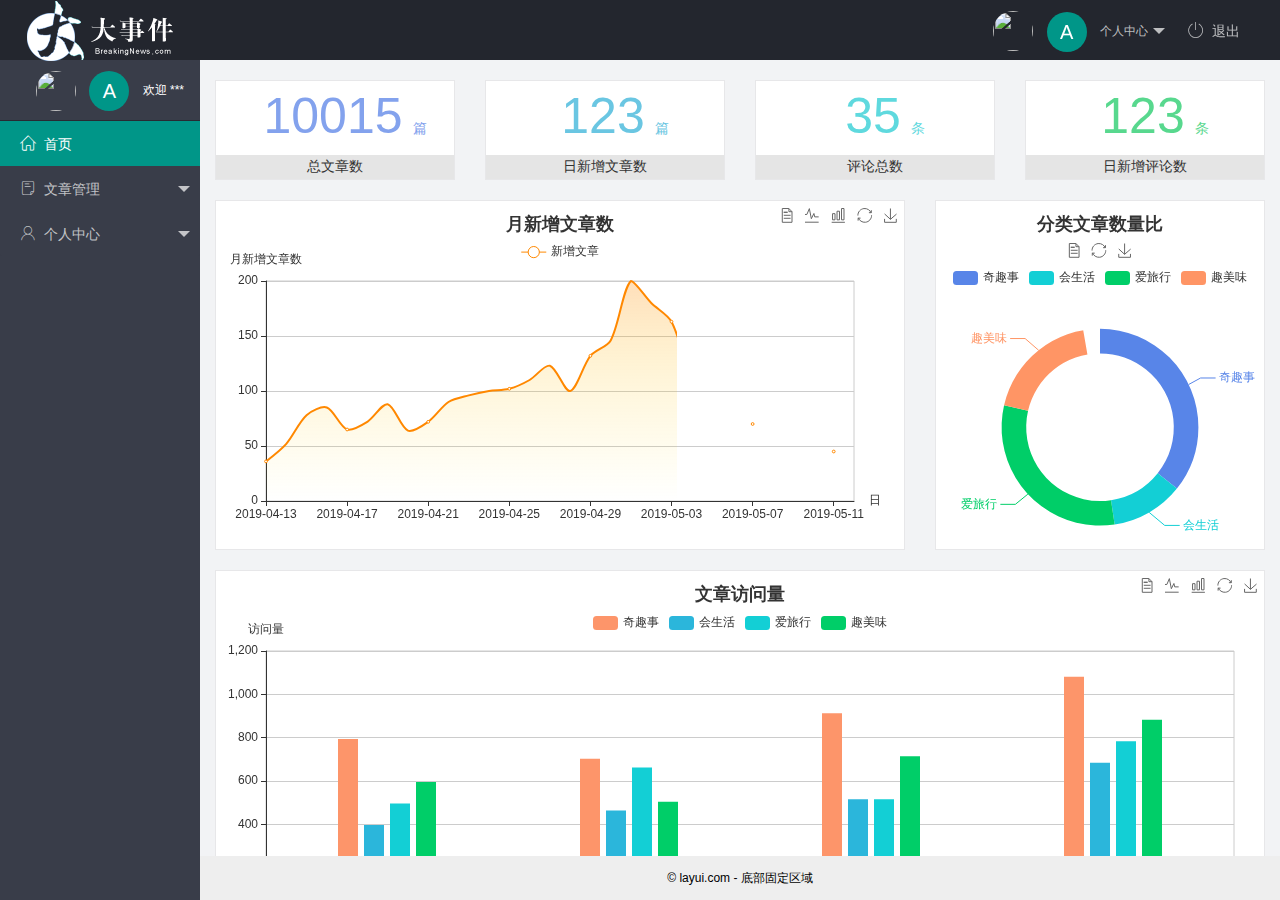
==== index.html @ a055bddc "完成了首页页面" ====
<!DOCTYPE html>
<html lang="en">


<head>
    <meta charset="UTF-8" />
    <meta name="viewport" content="width=device-width, initial-scale=1.0" />
    <title>后台主页</title>
    <!-- 导入 layui 的样式表 -->
    <link rel="stylesheet" href="/assets/lib/layui/css/layui.css" />
    <!-- 导入第三方图标库 -->
    <link rel="stylesheet" href="/assets/fonts/iconfont.css" />
    <!-- 引入自己的css -->
    <link rel="stylesheet" href="/assets/css/index.css">
</head>


<body class="layui-layout-body">
    <div class="layui-layout layui-layout-admin">
        <div class="layui-header">
            <div class="layui-logo">
                <img src="/assets/images/logo.png" alt="" />
            </div>
            <!-- 头部区域（可配合layui已有的水平导航） -->
            <ul class="layui-nav layui-layout-right">
                <li class="layui-nav-item">
                    <!-- 右侧导航栏上面头像 -->
                    <a href="javascript:;" class="userinfo">
                        <img src="http://t.cn/RCzsdCq" class="layui-nav-img" />
                        <span class="text-avatar">A</span> 个人中心
                    </a>
                    <dl class="layui-nav-child">
                        <dd><a href="">基本资料</a></dd>
                        <dd><a href="">更换头像</a></dd>
                        <dd><a href="">重置密码</a></dd>
                    </dl>
                </li>
                <li class="layui-nav-item"><a href="javascript:;" id="btnlogout"><span class="iconfont icon-tuichu"></span>退出</a></li>
            </ul>
        </div>


        <div class="layui-side layui-bg-black">
            <div class="layui-side-scroll">
                <!-- 左侧导航区域（可配合layui已有的垂直导航） -->
                <!-- 左侧侧边栏上面头像 -->
                <div class="userinfo">
                    <img src="http://t.cn/RCzsdCq" class="layui-nav-img" />
                    <span class="text-avatar">A</span>
                    <span id="welcome">欢迎 ***</span>
                </div>
                <ul class="layui-nav layui-nav-tree" lay-shrink="all">
                    <li class="layui-nav-item layui-this">
                        <a href="/home/dashboard.html" target="fm"><span class="iconfont icon-home"></span>首页</a>
                    </li>
                    <li class="layui-nav-item">
                        <a class="" href="javascript:;"><span class="iconfont icon-16"></span>文章管理</a>
                        <dl class="layui-nav-child">
                            <dd>
                                <a href="javascript:;"> <i class="layui-icon layui-icon-rate-half"></i> 文章类别</a>
                            </dd>
                            <dd>
                                <a href="javascript:;"><i class="layui-icon layui-icon-rate-half"></i>文章列表</a>
                            </dd>
                            <dd>
                                <a href="javascript:;"><i class="layui-icon layui-icon-rate-half"></i>发布文章</a>
                            </dd>
                        </dl>
                    </li>
                    <li class="layui-nav-item">
                        <a href="javascript:;"><span class="iconfont icon-user"></span>个人中心</a>
                        <dl class="layui-nav-child">
                            <dd>
                                <a href="javascript:;"><i class="layui-icon layui-icon-rate-half"></i>基本资料</a>
                            </dd>
                            <dd>
                                <a href="javascript:;"><i class="layui-icon layui-icon-rate-half"></i>更换头像</a>
                            </dd>
                            <dd>
                                <a href="javascript:;"><i class="layui-icon layui-icon-rate-half"></i>重置密码</a>
                            </dd>
                        </dl>
                    </li>
                </ul>
            </div>
        </div>


        <div class="layui-body">
            <!-- 内容主体区域 -->
            <!-- <div style="padding: 15px;">内容主体区域</div> -->
            <iframe name="fm" src="/home/dashboard.html" frameborder="0"></iframe>
        </div>


        <div class="layui-footer">
            <!-- 底部固定区域 -->
            © layui.com - 底部固定区域
        </div>
    </div>
    <!-- 导入 layui 的JS文件 -->
    <script src="/assets/lib/layui/layui.all.js"></script>
    <!-- 导入jQuery库 -->
    <script src="/assets/lib/jquery.js"></script>
    <!-- 导入ajaxPAI -->
    <script src="/assets/js/baseAPI.js"></script>
    <!-- 导入本页面js -->
    <script src="/assets/js/index.js"></script>
</body>


</html>
---- assets/lib/layui/css/layui.css ----
/** layui-v2.5.5 MIT License By https://www.layui.com */
 .layui-inline,img{display:inline-block;vertical-align:middle}h1,h2,h3,h4,h5,h6{font-weight:400}.layui-edge,.layui-header,.layui-inline,.layui-main{position:relative}.layui-body,.layui-edge,.layui-elip{overflow:hidden}.layui-btn,.layui-edge,.layui-inline,img{vertical-align:middle}.layui-btn,.layui-disabled,.layui-icon,.layui-unselect{-moz-user-select:none;-webkit-user-select:none;-ms-user-select:none}.layui-elip,.layui-form-checkbox span,.layui-form-pane .layui-form-label{text-overflow:ellipsis;white-space:nowrap}.layui-breadcrumb,.layui-tree-btnGroup{visibility:hidden}blockquote,body,button,dd,div,dl,dt,form,h1,h2,h3,h4,h5,h6,input,li,ol,p,pre,td,textarea,th,ul{margin:0;padding:0;-webkit-tap-highlight-color:rgba(0,0,0,0)}a:active,a:hover{outline:0}img{border:none}li{list-style:none}table{border-collapse:collapse;border-spacing:0}h4,h5,h6{font-size:100%}button,input,optgroup,option,select,textarea{font-family:inherit;font-size:inherit;font-style:inherit;font-weight:inherit;outline:0}pre{white-space:pre-wrap;white-space:-moz-pre-wrap;white-space:-pre-wrap;white-space:-o-pre-wrap;word-wrap:break-word}body{line-height:24px;font:14px Helvetica Neue,Helvetica,PingFang SC,Tahoma,Arial,sans-serif}hr{height:1px;margin:10px 0;border:0;clear:both}a{color:#333;text-decoration:none}a:hover{color:#777}a cite{font-style:normal;*cursor:pointer}.layui-border-box,.layui-border-box *{box-sizing:border-box}.layui-box,.layui-box *{box-sizing:content-box}.layui-clear{clear:both;*zoom:1}.layui-clear:after{content:'\20';clear:both;*zoom:1;display:block;height:0}.layui-inline{*display:inline;*zoom:1}.layui-edge{display:inline-block;width:0;height:0;border-width:6px;border-style:dashed;border-color:transparent}.layui-edge-top{top:-4px;border-bottom-color:#999;border-bottom-style:solid}.layui-edge-right{border-left-color:#999;border-left-style:solid}.layui-edge-bottom{top:2px;border-top-color:#999;border-top-style:solid}.layui-edge-left{border-right-color:#999;border-right-style:solid}.layui-disabled,.layui-disabled:hover{color:#d2d2d2!important;cursor:not-allowed!important}.layui-circle{border-radius:100%}.layui-show{display:block!important}.layui-hide{display:none!important}@font-face{font-family:layui-icon;src:url(../font/iconfont.eot?v=250);src:url(../font/iconfont.eot?v=250#iefix) format('embedded-opentype'),url(../font/iconfont.woff2?v=250) format('woff2'),url(../font/iconfont.woff?v=250) format('woff'),url(../font/iconfont.ttf?v=250) format('truetype'),url(../font/iconfont.svg?v=250#layui-icon) format('svg')}.layui-icon{font-family:layui-icon!important;font-size:16px;font-style:normal;-webkit-font-smoothing:antialiased;-moz-osx-font-smoothing:grayscale}.layui-icon-reply-fill:before{content:"\e611"}.layui-icon-set-fill:before{content:"\e614"}.layui-icon-menu-fill:before{content:"\e60f"}.layui-icon-search:before{content:"\e615"}.layui-icon-share:before{content:"\e641"}.layui-icon-set-sm:before{content:"\e620"}.layui-icon-engine:before{content:"\e628"}.layui-icon-close:before{content:"\1006"}.layui-icon-close-fill:before{content:"\1007"}.layui-icon-chart-screen:before{content:"\e629"}.layui-icon-star:before{content:"\e600"}.layui-icon-circle-dot:before{content:"\e617"}.layui-icon-chat:before{content:"\e606"}.layui-icon-release:before{content:"\e609"}.layui-icon-list:before{content:"\e60a"}.layui-icon-chart:before{content:"\e62c"}.layui-icon-ok-circle:before{content:"\1005"}.layui-icon-layim-theme:before{content:"\e61b"}.layui-icon-table:before{content:"\e62d"}.layui-icon-right:before{content:"\e602"}.layui-icon-left:before{content:"\e603"}.layui-icon-cart-simple:before{content:"\e698"}.layui-icon-face-cry:before{content:"\e69c"}.layui-icon-face-smile:before{content:"\e6af"}.layui-icon-survey:before{content:"\e6b2"}.layui-icon-tree:before{content:"\e62e"}.layui-icon-upload-circle:before{content:"\e62f"}.layui-icon-add-circle:before{content:"\e61f"}.layui-icon-download-circle:before{content:"\e601"}.layui-icon-templeate-1:before{content:"\e630"}.layui-icon-util:before{content:"\e631"}.layui-icon-face-surprised:before{content:"\e664"}.layui-icon-edit:before{content:"\e642"}.layui-icon-speaker:before{content:"\e645"}.layui-icon-down:before{content:"\e61a"}.layui-icon-file:before{content:"\e621"}.layui-icon-layouts:before{content:"\e632"}.layui-icon-rate-half:before{content:"\e6c9"}.layui-icon-add-circle-fine:before{content:"\e608"}.layui-icon-prev-circle:before{content:"\e633"}.layui-icon-read:before{content:"\e705"}.layui-icon-404:before{content:"\e61c"}.layui-icon-carousel:before{content:"\e634"}.layui-icon-help:before{content:"\e607"}.layui-icon-code-circle:before{content:"\e635"}.layui-icon-water:before{content:"\e636"}.layui-icon-username:before{content:"\e66f"}.layui-icon-find-fill:before{content:"\e670"}.layui-icon-about:before{content:"\e60b"}.layui-icon-location:before{content:"\e715"}.layui-icon-up:before{content:"\e619"}.layui-icon-pause:before{content:"\e651"}.layui-icon-date:before{content:"\e637"}.layui-icon-layim-uploadfile:before{content:"\e61d"}.layui-icon-delete:before{content:"\e640"}.layui-icon-play:before{content:"\e652"}.layui-icon-top:before{content:"\e604"}.layui-icon-friends:before{content:"\e612"}.layui-icon-refresh-3:before{content:"\e9aa"}.layui-icon-ok:before{content:"\e605"}.layui-icon-layer:before{content:"\e638"}.layui-icon-face-smile-fine:before{content:"\e60c"}.layui-icon-dollar:before{content:"\e659"}.layui-icon-group:before{content:"\e613"}.layui-icon-layim-download:before{content:"\e61e"}.layui-icon-picture-fine:before{content:"\e60d"}.layui-icon-link:before{content:"\e64c"}.layui-icon-diamond:before{content:"\e735"}.layui-icon-log:before{content:"\e60e"}.layui-icon-rate-solid:before{content:"\e67a"}.layui-icon-fonts-del:before{content:"\e64f"}.layui-icon-unlink:before{content:"\e64d"}.layui-icon-fonts-clear:before{content:"\e639"}.layui-icon-triangle-r:before{content:"\e623"}.layui-icon-circle:before{content:"\e63f"}.layui-icon-radio:before{content:"\e643"}.layui-icon-align-center:before{content:"\e647"}.layui-icon-align-right:before{content:"\e648"}.layui-icon-align-left:before{content:"\e649"}.layui-icon-loading-1:before{content:"\e63e"}.layui-icon-return:before{content:"\e65c"}.layui-icon-fonts-strong:before{content:"\e62b"}.layui-icon-upload:before{content:"\e67c"}.layui-icon-dialogue:before{content:"\e63a"}.layui-icon-video:before{content:"\e6ed"}.layui-icon-headset:before{content:"\e6fc"}.layui-icon-cellphone-fine:before{content:"\e63b"}.layui-icon-add-1:before{content:"\e654"}.layui-icon-face-smile-b:before{content:"\e650"}.layui-icon-fonts-html:before{content:"\e64b"}.layui-icon-form:before{content:"\e63c"}.layui-icon-cart:before{content:"\e657"}.layui-icon-camera-fill:before{content:"\e65d"}.layui-icon-tabs:before{content:"\e62a"}.layui-icon-fonts-code:before{content:"\e64e"}.layui-icon-fire:before{content:"\e756"}.layui-icon-set:before{content:"\e716"}.layui-icon-fonts-u:before{content:"\e646"}.layui-icon-triangle-d:before{content:"\e625"}.layui-icon-tips:before{content:"\e702"}.layui-icon-picture:before{content:"\e64a"}.layui-icon-more-vertical:before{content:"\e671"}.layui-icon-flag:before{content:"\e66c"}.layui-icon-loading:before{content:"\e63d"}.layui-icon-fonts-i:before{content:"\e644"}.layui-icon-refresh-1:before{content:"\e666"}.layui-icon-rmb:before{content:"\e65e"}.layui-icon-home:before{content:"\e68e"}.layui-icon-user:before{content:"\e770"}.layui-icon-notice:before{content:"\e667"}.layui-icon-login-weibo:before{content:"\e675"}.layui-icon-voice:before{content:"\e688"}.layui-icon-upload-drag:before{content:"\e681"}.layui-icon-login-qq:before{content:"\e676"}.layui-icon-snowflake:before{content:"\e6b1"}.layui-icon-file-b:before{content:"\e655"}.layui-icon-template:before{content:"\e663"}.layui-icon-auz:before{content:"\e672"}.layui-icon-console:before{content:"\e665"}.layui-icon-app:before{content:"\e653"}.layui-icon-prev:before{content:"\e65a"}.layui-icon-website:before{content:"\e7ae"}.layui-icon-next:before{content:"\e65b"}.layui-icon-component:before{content:"\e857"}.layui-icon-more:before{content:"\e65f"}.layui-icon-login-wechat:before{content:"\e677"}.layui-icon-shrink-right:before{content:"\e668"}.layui-icon-spread-left:before{content:"\e66b"}.layui-icon-camera:before{content:"\e660"}.layui-icon-note:before{content:"\e66e"}.layui-icon-refresh:before{content:"\e669"}.layui-icon-female:before{content:"\e661"}.layui-icon-male:before{content:"\e662"}.layui-icon-password:before{content:"\e673"}.layui-icon-senior:before{content:"\e674"}.layui-icon-theme:before{content:"\e66a"}.layui-icon-tread:before{content:"\e6c5"}.layui-icon-praise:before{content:"\e6c6"}.layui-icon-star-fill:before{content:"\e658"}.layui-icon-rate:before{content:"\e67b"}.layui-icon-template-1:before{content:"\e656"}.layui-icon-vercode:before{content:"\e679"}.layui-icon-cellphone:before{content:"\e678"}.layui-icon-screen-full:before{content:"\e622"}.layui-icon-screen-restore:before{content:"\e758"}.layui-icon-cols:before{content:"\e610"}.layui-icon-export:before{content:"\e67d"}.layui-icon-print:before{content:"\e66d"}.layui-icon-slider:before{content:"\e714"}.layui-icon-addition:before{content:"\e624"}.layui-icon-subtraction:before{content:"\e67e"}.layui-icon-service:before{content:"\e626"}.layui-icon-transfer:before{content:"\e691"}.layui-main{width:1140px;margin:0 auto}.layui-header{z-index:1000;height:60px}.layui-header a:hover{transition:all .5s;-webkit-transition:all .5s}.layui-side{position:fixed;left:0;top:0;bottom:0;z-index:999;width:200px;overflow-x:hidden}.layui-side-scroll{position:relative;width:220px;height:100%;overflow-x:hidden}.layui-body{position:absolute;left:200px;right:0;top:0;bottom:0;z-index:998;width:auto;overflow-y:auto;box-sizing:border-box}.layui-layout-body{overflow:hidden}.layui-layout-admin .layui-header{background-color:#23262E}.layui-layout-admin .layui-side{top:60px;width:200px;overflow-x:hidden}.layui-layout-admin .layui-body{position:fixed;top:60px;bottom:44px}.layui-layout-admin .layui-main{width:auto;margin:0 15px}.layui-layout-admin .layui-footer{position:fixed;left:200px;right:0;bottom:0;height:44px;line-height:44px;padding:0 15px;background-color:#eee}.layui-layout-admin .layui-logo{position:absolute;left:0;top:0;width:200px;height:100%;line-height:60px;text-align:center;color:#009688;font-size:16px}.layui-layout-admin .layui-header .layui-nav{background:0 0}.layui-layout-left{position:absolute!important;left:200px;top:0}.layui-layout-right{position:absolute!important;right:0;top:0}.layui-container{position:relative;margin:0 auto;padding:0 15px;box-sizing:border-box}.layui-fluid{position:relative;margin:0 auto;padding:0 15px}.layui-row:after,.layui-row:before{content:'';display:block;clear:both}.layui-col-lg1,.layui-col-lg10,.layui-col-lg11,.layui-col-lg12,.layui-col-lg2,.layui-col-lg3,.layui-col-lg4,.layui-col-lg5,.layui-col-lg6,.layui-col-lg7,.layui-col-lg8,.layui-col-lg9,.layui-col-md1,.layui-col-md10,.layui-col-md11,.layui-col-md12,.layui-col-md2,.layui-col-md3,.layui-col-md4,.layui-col-md5,.layui-col-md6,.layui-col-md7,.layui-col-md8,.layui-col-md9,.layui-col-sm1,.layui-col-sm10,.layui-col-sm11,.layui-col-sm12,.layui-col-sm2,.layui-col-sm3,.layui-col-sm4,.layui-col-sm5,.layui-col-sm6,.layui-col-sm7,.layui-col-sm8,.layui-col-sm9,.layui-col-xs1,.layui-col-xs10,.layui-col-xs11,.layui-col-xs12,.layui-col-xs2,.layui-col-xs3,.layui-col-xs4,.layui-col-xs5,.layui-col-xs6,.layui-col-xs7,.layui-col-xs8,.layui-col-xs9{position:relative;display:block;box-sizing:border-box}.layui-col-xs1,.layui-col-xs10,.layui-col-xs11,.layui-col-xs12,.layui-col-xs2,.layui-col-xs3,.layui-col-xs4,.layui-col-xs5,.layui-col-xs6,.layui-col-xs7,.layui-col-xs8,.layui-col-xs9{float:left}.layui-col-xs1{width:8.33333333%}.layui-col-xs2{width:16.66666667%}.layui-col-xs3{width:25%}.layui-col-xs4{width:33.33333333%}.layui-col-xs5{width:41.66666667%}.layui-col-xs6{width:50%}.layui-col-xs7{width:58.33333333%}.layui-col-xs8{width:66.66666667%}.layui-col-xs9{width:75%}.layui-col-xs10{width:83.33333333%}.layui-col-xs11{width:91.66666667%}.layui-col-xs12{width:100%}.layui-col-xs-offset1{margin-left:8.33333333%}.layui-col-xs-offset2{margin-left:16.66666667%}.layui-col-xs-offset3{margin-left:25%}.layui-col-xs-offset4{margin-left:33.33333333%}.layui-col-xs-offset5{margin-left:41.66666667%}.layui-col-xs-offset6{margin-left:50%}.layui-col-xs-offset7{margin-left:58.33333333%}.layui-col-xs-offset8{margin-left:66.66666667%}.layui-col-xs-offset9{margin-left:75%}.layui-col-xs-offset10{margin-left:83.33333333%}.layui-col-xs-offset11{margin-left:91.66666667%}.layui-col-xs-offset12{margin-left:100%}@media screen and (max-width:768px){.layui-hide-xs{display:none!important}.layui-show-xs-block{display:block!important}.layui-show-xs-inline{display:inline!important}.layui-show-xs-inline-block{display:inline-block!important}}@media screen and (min-width:768px){.layui-container{width:750px}.layui-hide-sm{display:none!important}.layui-show-sm-block{display:block!important}.layui-show-sm-inline{display:inline!important}.layui-show-sm-inline-block{display:inline-block!important}.layui-col-sm1,.layui-col-sm10,.layui-col-sm11,.layui-col-sm12,.layui-col-sm2,.layui-col-sm3,.layui-col-sm4,.layui-col-sm5,.layui-col-sm6,.layui-col-sm7,.layui-col-sm8,.layui-col-sm9{float:left}.layui-col-sm1{width:8.33333333%}.layui-col-sm2{width:16.66666667%}.layui-col-sm3{width:25%}.layui-col-sm4{width:33.33333333%}.layui-col-sm5{width:41.66666667%}.layui-col-sm6{width:50%}.layui-col-sm7{width:58.33333333%}.layui-col-sm8{width:66.66666667%}.layui-col-sm9{width:75%}.layui-col-sm10{width:83.33333333%}.layui-col-sm11{width:91.66666667%}.layui-col-sm12{width:100%}.layui-col-sm-offset1{margin-left:8.33333333%}.layui-col-sm-offset2{margin-left:16.66666667%}.layui-col-sm-offset3{margin-left:25%}.layui-col-sm-offset4{margin-left:33.33333333%}.layui-col-sm-offset5{margin-left:41.66666667%}.layui-col-sm-offset6{margin-left:50%}.layui-col-sm-offset7{margin-left:58.33333333%}.layui-col-sm-offset8{margin-left:66.66666667%}.layui-col-sm-offset9{margin-left:75%}.layui-col-sm-offset10{margin-left:83.33333333%}.layui-col-sm-offset11{margin-left:91.66666667%}.layui-col-sm-offset12{margin-left:100%}}@media screen and (min-width:992px){.layui-container{width:970px}.layui-hide-md{display:none!important}.layui-show-md-block{display:block!important}.layui-show-md-inline{display:inline!important}.layui-show-md-inline-block{display:inline-block!important}.layui-col-md1,.layui-col-md10,.layui-col-md11,.layui-col-md12,.layui-col-md2,.layui-col-md3,.layui-col-md4,.layui-col-md5,.layui-col-md6,.layui-col-md7,.layui-col-md8,.layui-col-md9{float:left}.layui-col-md1{width:8.33333333%}.layui-col-md2{width:16.66666667%}.layui-col-md3{width:25%}.layui-col-md4{width:33.33333333%}.layui-col-md5{width:41.66666667%}.layui-col-md6{width:50%}.layui-col-md7{width:58.33333333%}.layui-col-md8{width:66.66666667%}.layui-col-md9{width:75%}.layui-col-md10{width:83.33333333%}.layui-col-md11{width:91.66666667%}.layui-col-md12{width:100%}.layui-col-md-offset1{margin-left:8.33333333%}.layui-col-md-offset2{margin-left:16.66666667%}.layui-col-md-offset3{margin-left:25%}.layui-col-md-offset4{margin-left:33.33333333%}.layui-col-md-offset5{margin-left:41.66666667%}.layui-col-md-offset6{margin-left:50%}.layui-col-md-offset7{margin-left:58.33333333%}.layui-col-md-offset8{margin-left:66.66666667%}.layui-col-md-offset9{margin-left:75%}.layui-col-md-offset10{margin-left:83.33333333%}.layui-col-md-offset11{margin-left:91.66666667%}.layui-col-md-offset12{margin-left:100%}}@media screen and (min-width:1200px){.layui-container{width:1170px}.layui-hide-lg{display:none!important}.layui-show-lg-block{display:block!important}.layui-show-lg-inline{display:inline!important}.layui-show-lg-inline-block{display:inline-block!important}.layui-col-lg1,.layui-col-lg10,.layui-col-lg11,.layui-col-lg12,.layui-col-lg2,.layui-col-lg3,.layui-col-lg4,.layui-col-lg5,.layui-col-lg6,.layui-col-lg7,.layui-col-lg8,.layui-col-lg9{float:left}.layui-col-lg1{width:8.33333333%}.layui-col-lg2{width:16.66666667%}.layui-col-lg3{width:25%}.layui-col-lg4{width:33.33333333%}.layui-col-lg5{width:41.66666667%}.layui-col-lg6{width:50%}.layui-col-lg7{width:58.33333333%}.layui-col-lg8{width:66.66666667%}.layui-col-lg9{width:75%}.layui-col-lg10{width:83.33333333%}.layui-col-lg11{width:91.66666667%}.layui-col-lg12{width:100%}.layui-col-lg-offset1{margin-left:8.33333333%}.layui-col-lg-offset2{margin-left:16.66666667%}.layui-col-lg-offset3{margin-left:25%}.layui-col-lg-offset4{margin-left:33.33333333%}.layui-col-lg-offset5{margin-left:41.66666667%}.layui-col-lg-offset6{margin-left:50%}.layui-col-lg-offset7{margin-left:58.33333333%}.layui-col-lg-offset8{margin-left:66.66666667%}.layui-col-lg-offset9{margin-left:75%}.layui-col-lg-offset10{margin-left:83.33333333%}.layui-col-lg-offset11{margin-left:91.66666667%}.layui-col-lg-offset12{margin-left:100%}}.layui-col-space1{margin:-.5px}.layui-col-space1>*{padding:.5px}.layui-col-space3{margin:-1.5px}.layui-col-space3>*{padding:1.5px}.layui-col-space5{margin:-2.5px}.layui-col-space5>*{padding:2.5px}.layui-col-space8{margin:-3.5px}.layui-col-space8>*{padding:3.5px}.layui-col-space10{margin:-5px}.layui-col-space10>*{padding:5px}.layui-col-space12{margin:-6px}.layui-col-space12>*{padding:6px}.layui-col-space15{margin:-7.5px}.layui-col-space15>*{padding:7.5px}.layui-col-space18{margin:-9px}.layui-col-space18>*{padding:9px}.layui-col-space20{margin:-10px}.layui-col-space20>*{padding:10px}.layui-col-space22{margin:-11px}.layui-col-space22>*{padding:11px}.layui-col-space25{margin:-12.5px}.layui-col-space25>*{padding:12.5px}.layui-col-space30{margin:-15px}.layui-col-space30>*{padding:15px}.layui-btn,.layui-input,.layui-select,.layui-textarea,.layui-upload-button{outline:0;-webkit-appearance:none;transition:all .3s;-webkit-transition:all .3s;box-sizing:border-box}.layui-elem-quote{margin-bottom:10px;padding:15px;line-height:22px;border-left:5px solid #009688;border-radius:0 2px 2px 0;background-color:#f2f2f2}.layui-quote-nm{border-style:solid;border-width:1px 1px 1px 5px;background:0 0}.layui-elem-field{margin-bottom:10px;padding:0;border-width:1px;border-style:solid}.layui-elem-field legend{margin-left:20px;padding:0 10px;font-size:20px;font-weight:300}.layui-field-title{margin:10px 0 20px;border-width:1px 0 0}.layui-field-box{padding:10px 15px}.layui-field-title .layui-field-box{padding:10px 0}.layui-progress{position:relative;height:6px;border-radius:20px;background-color:#e2e2e2}.layui-progress-bar{position:absolute;left:0;top:0;width:0;max-width:100%;height:6px;border-radius:20px;text-align:right;background-color:#5FB878;transition:all .3s;-webkit-transition:all .3s}.layui-progress-big,.layui-progress-big .layui-progress-bar{height:18px;line-height:18px}.layui-progress-text{position:relative;top:-20px;line-height:18px;font-size:12px;color:#666}.layui-progress-big .layui-progress-text{position:static;padding:0 10px;color:#fff}.layui-collapse{border-width:1px;border-style:solid;border-radius:2px}.layui-colla-content,.layui-colla-item{border-top-width:1px;border-top-style:solid}.layui-colla-item:first-child{border-top:none}.layui-colla-title{position:relative;height:42px;line-height:42px;padding:0 15px 0 35px;color:#333;background-color:#f2f2f2;cursor:pointer;font-size:14px;overflow:hidden}.layui-colla-content{display:none;padding:10px 15px;line-height:22px;color:#666}.layui-colla-icon{position:absolute;left:15px;top:0;font-size:14px}.layui-card{margin-bottom:15px;border-radius:2px;background-color:#fff;box-shadow:0 1px 2px 0 rgba(0,0,0,.05)}.layui-card:last-child{margin-bottom:0}.layui-card-header{position:relative;height:42px;line-height:42px;padding:0 15px;border-bottom:1px solid #f6f6f6;color:#333;border-radius:2px 2px 0 0;font-size:14px}.layui-bg-black,.layui-bg-blue,.layui-bg-cyan,.layui-bg-green,.layui-bg-orange,.layui-bg-red{color:#fff!important}.layui-card-body{position:relative;padding:10px 15px;line-height:24px}.layui-card-body[pad15]{padding:15px}.layui-card-body[pad20]{padding:20px}.layui-card-body .layui-table{margin:5px 0}.layui-card .layui-tab{margin:0}.layui-panel-window{position:relative;padding:15px;border-radius:0;border-top:5px solid #E6E6E6;background-color:#fff}.layui-auxiliar-moving{position:fixed;left:0;right:0;top:0;bottom:0;width:100%;height:100%;background:0 0;z-index:9999999999}.layui-form-label,.layui-form-mid,.layui-form-select,.layui-input-block,.layui-input-inline,.layui-textarea{position:relative}.layui-bg-red{background-color:#FF5722!important}.layui-bg-orange{background-color:#FFB800!important}.layui-bg-green{background-color:#009688!important}.layui-bg-cyan{background-color:#2F4056!important}.layui-bg-blue{background-color:#1E9FFF!important}.layui-bg-black{background-color:#393D49!important}.layui-bg-gray{background-color:#eee!important;color:#666!important}.layui-badge-rim,.layui-colla-content,.layui-colla-item,.layui-collapse,.layui-elem-field,.layui-form-pane .layui-form-item[pane],.layui-form-pane .layui-form-label,.layui-input,.layui-layedit,.layui-layedit-tool,.layui-quote-nm,.layui-select,.layui-tab-bar,.layui-tab-card,.layui-tab-title,.layui-tab-title .layui-this:after,.layui-textarea{border-color:#e6e6e6}.layui-timeline-item:before,hr{background-color:#e6e6e6}.layui-text{line-height:22px;font-size:14px;color:#666}.layui-text h1,.layui-text h2,.layui-text h3{font-weight:500;color:#333}.layui-text h1{font-size:30px}.layui-text h2{font-size:24px}.layui-text h3{font-size:18px}.layui-text a:not(.layui-btn){color:#01AAED}.layui-text a:not(.layui-btn):hover{text-decoration:underline}.layui-text ul{padding:5px 0 5px 15px}.layui-text ul li{margin-top:5px;list-style-type:disc}.layui-text em,.layui-word-aux{color:#999!important;padding:0 5px!important}.layui-btn{display:inline-block;height:38px;line-height:38px;padding:0 18px;background-color:#009688;color:#fff;white-space:nowrap;text-align:center;font-size:14px;border:none;border-radius:2px;cursor:pointer}.layui-btn:hover{opacity:.8;filter:alpha(opacity=80);color:#fff}.layui-btn:active{opacity:1;filter:alpha(opacity=100)}.layui-btn+.layui-btn{margin-left:10px}.layui-btn-container{font-size:0}.layui-btn-container .layui-btn{margin-right:10px;margin-bottom:10px}.layui-btn-container .layui-btn+.layui-btn{margin-left:0}.layui-table .layui-btn-container .layui-btn{margin-bottom:9px}.layui-btn-radius{border-radius:100px}.layui-btn .layui-icon{margin-right:3px;font-size:18px;vertical-align:bottom;vertical-align:middle\9}.layui-btn-primary{border:1px solid #C9C9C9;background-color:#fff;color:#555}.layui-btn-primary:hover{border-color:#009688;color:#333}.layui-btn-normal{background-color:#1E9FFF}.layui-btn-warm{background-color:#FFB800}.layui-btn-danger{background-color:#FF5722}.layui-btn-checked{background-color:#5FB878}.layui-btn-disabled,.layui-btn-disabled:active,.layui-btn-disabled:hover{border:1px solid #e6e6e6;background-color:#FBFBFB;color:#C9C9C9;cursor:not-allowed;opacity:1}.layui-btn-lg{height:44px;line-height:44px;padding:0 25px;font-size:16px}.layui-btn-sm{height:30px;line-height:30px;padding:0 10px;font-size:12px}.layui-btn-sm i{font-size:16px!important}.layui-btn-xs{height:22px;line-height:22px;padding:0 5px;font-size:12px}.layui-btn-xs i{font-size:14px!important}.layui-btn-group{display:inline-block;vertical-align:middle;font-size:0}.layui-btn-group .layui-btn{margin-left:0!important;margin-right:0!important;border-left:1px solid rgba(255,255,255,.5);border-radius:0}.layui-btn-group .layui-btn-primary{border-left:none}.layui-btn-group .layui-btn-primary:hover{border-color:#C9C9C9;color:#009688}.layui-btn-group .layui-btn:first-child{border-left:none;border-radius:2px 0 0 2px}.layui-btn-group .layui-btn-primary:first-child{border-left:1px solid #c9c9c9}.layui-btn-group .layui-btn:last-child{border-radius:0 2px 2px 0}.layui-btn-group .layui-btn+.layui-btn{margin-left:0}.layui-btn-group+.layui-btn-group{margin-left:10px}.layui-btn-fluid{width:100%}.layui-input,.layui-select,.layui-textarea{height:38px;line-height:1.3;line-height:38px\9;border-width:1px;border-style:solid;background-color:#fff;border-radius:2px}.layui-input::-webkit-input-placeholder,.layui-select::-webkit-input-placeholder,.layui-textarea::-webkit-input-placeholder{line-height:1.3}.layui-input,.layui-textarea{display:block;width:100%;padding-left:10px}.layui-input:hover,.layui-textarea:hover{border-color:#D2D2D2!important}.layui-input:focus,.layui-textarea:focus{border-color:#C9C9C9!important}.layui-textarea{min-height:100px;height:auto;line-height:20px;padding:6px 10px;resize:vertical}.layui-select{padding:0 10px}.layui-form input[type=checkbox],.layui-form input[type=radio],.layui-form select{display:none}.layui-form [lay-ignore]{display:initial}.layui-form-item{margin-bottom:15px;clear:both;*zoom:1}.layui-form-item:after{content:'\20';clear:both;*zoom:1;display:block;height:0}.layui-form-label{float:left;display:block;padding:9px 15px;width:80px;font-weight:400;line-height:20px;text-align:right}.layui-form-label-col{display:block;float:none;padding:9px 0;line-height:20px;text-align:left}.layui-form-item .layui-inline{margin-bottom:5px;margin-right:10px}.layui-input-block{margin-left:110px;min-height:36px}.layui-input-inline{display:inline-block;vertical-align:middle}.layui-form-item .layui-input-inline{float:left;width:190px;margin-right:10px}.layui-form-text .layui-input-inline{width:auto}.layui-form-mid{float:left;display:block;padding:9px 0!important;line-height:20px;margin-right:10px}.layui-form-danger+.layui-form-select .layui-input,.layui-form-danger:focus{border-color:#FF5722!important}.layui-form-select .layui-input{padding-right:30px;cursor:pointer}.layui-form-select .layui-edge{position:absolute;right:10px;top:50%;margin-top:-3px;cursor:pointer;border-width:6px;border-top-color:#c2c2c2;border-top-style:solid;transition:all .3s;-webkit-transition:all .3s}.layui-form-select dl{display:none;position:absolute;left:0;top:42px;padding:5px 0;z-index:899;min-width:100%;border:1px solid #d2d2d2;max-height:300px;overflow-y:auto;background-color:#fff;border-radius:2px;box-shadow:0 2px 4px rgba(0,0,0,.12);box-sizing:border-box}.layui-form-select dl dd,.layui-form-select dl dt{padding:0 10px;line-height:36px;white-space:nowrap;overflow:hidden;text-overflow:ellipsis}.layui-form-select dl dt{font-size:12px;color:#999}.layui-form-select dl dd{cursor:pointer}.layui-form-select dl dd:hover{background-color:#f2f2f2;-webkit-transition:.5s all;transition:.5s all}.layui-form-select .layui-select-group dd{padding-left:20px}.layui-form-select dl dd.layui-select-tips{padding-left:10px!important;color:#999}.layui-form-select dl dd.layui-this{background-color:#5FB878;color:#fff}.layui-form-checkbox,.layui-form-select dl dd.layui-disabled{background-color:#fff}.layui-form-selected dl{display:block}.layui-form-checkbox,.layui-form-checkbox *,.layui-form-switch{display:inline-block;vertical-align:middle}.layui-form-selected .layui-edge{margin-top:-9px;-webkit-transform:rotate(180deg);transform:rotate(180deg);margin-top:-3px\9}:root .layui-form-selected .layui-edge{margin-top:-9px\0/IE9}.layui-form-selectup dl{top:auto;bottom:42px}.layui-select-none{margin:5px 0;text-align:center;color:#999}.layui-select-disabled .layui-disabled{border-color:#eee!important}.layui-select-disabled .layui-edge{border-top-color:#d2d2d2}.layui-form-checkbox{position:relative;height:30px;line-height:30px;margin-right:10px;padding-right:30px;cursor:pointer;font-size:0;-webkit-transition:.1s linear;transition:.1s linear;box-sizing:border-box}.layui-form-checkbox span{padding:0 10px;height:100%;font-size:14px;border-radius:2px 0 0 2px;background-color:#d2d2d2;color:#fff;overflow:hidden}.layui-form-checkbox:hover span{background-color:#c2c2c2}.layui-form-checkbox i{position:absolute;right:0;top:0;width:30px;height:28px;border:1px solid #d2d2d2;border-left:none;border-radius:0 2px 2px 0;color:#fff;font-size:20px;text-align:center}.layui-form-checkbox:hover i{border-color:#c2c2c2;color:#c2c2c2}.layui-form-checked,.layui-form-checked:hover{border-color:#5FB878}.layui-form-checked span,.layui-form-checked:hover span{background-color:#5FB878}.layui-form-checked i,.layui-form-checked:hover i{color:#5FB878}.layui-form-item .layui-form-checkbox{margin-top:4px}.layui-form-checkbox[lay-skin=primary]{height:auto!important;line-height:normal!important;min-width:18px;min-height:18px;border:none!important;margin-right:0;padding-left:28px;padding-right:0;background:0 0}.layui-form-checkbox[lay-skin=primary] span{padding-left:0;padding-right:15px;line-height:18px;background:0 0;color:#666}.layui-form-checkbox[lay-skin=primary] i{right:auto;left:0;width:16px;height:16px;line-height:16px;border:1px solid #d2d2d2;font-size:12px;border-radius:2px;background-color:#fff;-webkit-transition:.1s linear;transition:.1s linear}.layui-form-checkbox[lay-skin=primary]:hover i{border-color:#5FB878;color:#fff}.layui-form-checked[lay-skin=primary] i{border-color:#5FB878!important;background-color:#5FB878;color:#fff}.layui-checkbox-disbaled[lay-skin=primary] span{background:0 0!important;color:#c2c2c2}.layui-checkbox-disbaled[lay-skin=primary]:hover i{border-color:#d2d2d2}.layui-form-item .layui-form-checkbox[lay-skin=primary]{margin-top:10px}.layui-form-switch{position:relative;height:22px;line-height:22px;min-width:35px;padding:0 5px;margin-top:8px;border:1px solid #d2d2d2;border-radius:20px;cursor:pointer;background-color:#fff;-webkit-transition:.1s linear;transition:.1s linear}.layui-form-switch i{position:absolute;left:5px;top:3px;width:16px;height:16px;border-radius:20px;background-color:#d2d2d2;-webkit-transition:.1s linear;transition:.1s linear}.layui-form-switch em{position:relative;top:0;width:25px;margin-left:21px;padding:0!important;text-align:center!important;color:#999!important;font-style:normal!important;font-size:12px}.layui-form-onswitch{border-color:#5FB878;background-color:#5FB878}.layui-checkbox-disbaled,.layui-checkbox-disbaled i{border-color:#e2e2e2!important}.layui-form-onswitch i{left:100%;margin-left:-21px;background-color:#fff}.layui-form-onswitch em{margin-left:5px;margin-right:21px;color:#fff!important}.layui-checkbox-disbaled span{background-color:#e2e2e2!important}.layui-checkbox-disbaled:hover i{color:#fff!important}[lay-radio]{display:none}.layui-form-radio,.layui-form-radio *{display:inline-block;vertical-align:middle}.layui-form-radio{line-height:28px;margin:6px 10px 0 0;padding-right:10px;cursor:pointer;font-size:0}.layui-form-radio *{font-size:14px}.layui-form-radio>i{margin-right:8px;font-size:22px;color:#c2c2c2}.layui-form-radio>i:hover,.layui-form-radioed>i{color:#5FB878}.layui-radio-disbaled>i{color:#e2e2e2!important}.layui-form-pane .layui-form-label{width:110px;padding:8px 15px;height:38px;line-height:20px;border-width:1px;border-style:solid;border-radius:2px 0 0 2px;text-align:center;background-color:#FBFBFB;overflow:hidden;box-sizing:border-box}.layui-form-pane .layui-input-inline{margin-left:-1px}.layui-form-pane .layui-input-block{margin-left:110px;left:-1px}.layui-form-pane .layui-input{border-radius:0 2px 2px 0}.layui-form-pane .layui-form-text .layui-form-label{float:none;width:100%;border-radius:2px;box-sizing:border-box;text-align:left}.layui-form-pane .layui-form-text .layui-input-inline{display:block;margin:0;top:-1px;clear:both}.layui-form-pane .layui-form-text .layui-input-block{margin:0;left:0;top:-1px}.layui-form-pane .layui-form-text .layui-textarea{min-height:100px;border-radius:0 0 2px 2px}.layui-form-pane .layui-form-checkbox{margin:4px 0 4px 10px}.layui-form-pane .layui-form-radio,.layui-form-pane .layui-form-switch{margin-top:6px;margin-left:10px}.layui-form-pane .layui-form-item[pane]{position:relative;border-width:1px;border-style:solid}.layui-form-pane .layui-form-item[pane] .layui-form-label{position:absolute;left:0;top:0;height:100%;border-width:0 1px 0 0}.layui-form-pane .layui-form-item[pane] .layui-input-inline{margin-left:110px}@media screen and (max-width:450px){.layui-form-item .layui-form-label{text-overflow:ellipsis;overflow:hidden;white-space:nowrap}.layui-form-item .layui-inline{display:block;margin-right:0;margin-bottom:20px;clear:both}.layui-form-item .layui-inline:after{content:'\20';clear:both;display:block;height:0}.layui-form-item .layui-input-inline{display:block;float:none;left:-3px;width:auto;margin:0 0 10px 112px}.layui-form-item .layui-input-inline+.layui-form-mid{margin-left:110px;top:-5px;padding:0}.layui-form-item .layui-form-checkbox{margin-right:5px;margin-bottom:5px}}.layui-layedit{border-width:1px;border-style:solid;border-radius:2px}.layui-layedit-tool{padding:3px 5px;border-bottom-width:1px;border-bottom-style:solid;font-size:0}.layedit-tool-fixed{position:fixed;top:0;border-top:1px solid #e2e2e2}.layui-layedit-tool .layedit-tool-mid,.layui-layedit-tool .layui-icon{display:inline-block;vertical-align:middle;text-align:center;font-size:14px}.layui-layedit-tool .layui-icon{position:relative;width:32px;height:30px;line-height:30px;margin:3px 5px;color:#777;cursor:pointer;border-radius:2px}.layui-layedit-tool .layui-icon:hover{color:#393D49}.layui-layedit-tool .layui-icon:active{color:#000}.layui-layedit-tool .layedit-tool-active{background-color:#e2e2e2;color:#000}.layui-layedit-tool .layui-disabled,.layui-layedit-tool .layui-disabled:hover{color:#d2d2d2;cursor:not-allowed}.layui-layedit-tool .layedit-tool-mid{width:1px;height:18px;margin:0 10px;background-color:#d2d2d2}.layedit-tool-html{width:50px!important;font-size:30px!important}.layedit-tool-b,.layedit-tool-code,.layedit-tool-help{font-size:16px!important}.layedit-tool-d,.layedit-tool-face,.layedit-tool-image,.layedit-tool-unlink{font-size:18px!important}.layedit-tool-image input{position:absolute;font-size:0;left:0;top:0;width:100%;height:100%;opacity:.01;filter:Alpha(opacity=1);cursor:pointer}.layui-layedit-iframe iframe{display:block;width:100%}#LAY_layedit_code{overflow:hidden}.layui-laypage{display:inline-block;*display:inline;*zoom:1;vertical-align:middle;margin:10px 0;font-size:0}.layui-laypage>a:first-child,.layui-laypage>a:first-child em{border-radius:2px 0 0 2px}.layui-laypage>a:last-child,.layui-laypage>a:last-child em{border-radius:0 2px 2px 0}.layui-laypage>:first-child{margin-left:0!important}.layui-laypage>:last-child{margin-right:0!important}.layui-laypage a,.layui-laypage button,.layui-laypage input,.layui-laypage select,.layui-laypage span{border:1px solid #e2e2e2}.layui-laypage a,.layui-laypage span{display:inline-block;*display:inline;*zoom:1;vertical-align:middle;padding:0 15px;height:28px;line-height:28px;margin:0 -1px 5px 0;background-color:#fff;color:#333;font-size:12px}.layui-flow-more a *,.layui-laypage input,.layui-table-view select[lay-ignore]{display:inline-block}.layui-laypage a:hover{color:#009688}.layui-laypage em{font-style:normal}.layui-laypage .layui-laypage-spr{color:#999;font-weight:700}.layui-laypage a{text-decoration:none}.layui-laypage .layui-laypage-curr{position:relative}.layui-laypage .layui-laypage-curr em{position:relative;color:#fff}.layui-laypage .layui-laypage-curr .layui-laypage-em{position:absolute;left:-1px;top:-1px;padding:1px;width:100%;height:100%;background-color:#009688}.layui-laypage-em{border-radius:2px}.layui-laypage-next em,.layui-laypage-prev em{font-family:Sim sun;font-size:16px}.layui-laypage .layui-laypage-count,.layui-laypage .layui-laypage-limits,.layui-laypage .layui-laypage-refresh,.layui-laypage .layui-laypage-skip{margin-left:10px;margin-right:10px;padding:0;border:none}.layui-laypage .layui-laypage-limits,.layui-laypage .layui-laypage-refresh{vertical-align:top}.layui-laypage .layui-laypage-refresh i{font-size:18px;cursor:pointer}.layui-laypage select{height:22px;padding:3px;border-radius:2px;cursor:pointer}.layui-laypage .layui-laypage-skip{height:30px;line-height:30px;color:#999}.layui-laypage button,.layui-laypage input{height:30px;line-height:30px;border-radius:2px;vertical-align:top;background-color:#fff;box-sizing:border-box}.layui-laypage input{width:40px;margin:0 10px;padding:0 3px;text-align:center}.layui-laypage input:focus,.layui-laypage select:focus{border-color:#009688!important}.layui-laypage button{margin-left:10px;padding:0 10px;cursor:pointer}.layui-table,.layui-table-view{margin:10px 0}.layui-flow-more{margin:10px 0;text-align:center;color:#999;font-size:14px}.layui-flow-more a{height:32px;line-height:32px}.layui-flow-more a *{vertical-align:top}.layui-flow-more a cite{padding:0 20px;border-radius:3px;background-color:#eee;color:#333;font-style:normal}.layui-flow-more a cite:hover{opacity:.8}.layui-flow-more a i{font-size:30px;color:#737383}.layui-table{width:100%;background-color:#fff;color:#666}.layui-table tr{transition:all .3s;-webkit-transition:all .3s}.layui-table th{text-align:left;font-weight:400}.layui-table tbody tr:hover,.layui-table thead tr,.layui-table-click,.layui-table-header,.layui-table-hover,.layui-table-mend,.layui-table-patch,.layui-table-tool,.layui-table-total,.layui-table-total tr,.layui-table[lay-even] tr:nth-child(even){background-color:#f2f2f2}.layui-table td,.layui-table th,.layui-table-col-set,.layui-table-fixed-r,.layui-table-grid-down,.layui-table-header,.layui-table-page,.layui-table-tips-main,.layui-table-tool,.layui-table-total,.layui-table-view,.layui-table[lay-skin=line],.layui-table[lay-skin=row]{border-width:1px;border-style:solid;border-color:#e6e6e6}.layui-table td,.layui-table th{position:relative;padding:9px 15px;min-height:20px;line-height:20px;font-size:14px}.layui-table[lay-skin=line] td,.layui-table[lay-skin=line] th{border-width:0 0 1px}.layui-table[lay-skin=row] td,.layui-table[lay-skin=row] th{border-width:0 1px 0 0}.layui-table[lay-skin=nob] td,.layui-table[lay-skin=nob] th{border:none}.layui-table img{max-width:100px}.layui-table[lay-size=lg] td,.layui-table[lay-size=lg] th{padding:15px 30px}.layui-table-view .layui-table[lay-size=lg] .layui-table-cell{height:40px;line-height:40px}.layui-table[lay-size=sm] td,.layui-table[lay-size=sm] th{font-size:12px;padding:5px 10px}.layui-table-view .layui-table[lay-size=sm] .layui-table-cell{height:20px;line-height:20px}.layui-table[lay-data]{display:none}.layui-table-box{position:relative;overflow:hidden}.layui-table-view .layui-table{position:relative;width:auto;margin:0}.layui-table-view .layui-table[lay-skin=line]{border-width:0 1px 0 0}.layui-table-view .layui-table[lay-skin=row]{border-width:0 0 1px}.layui-table-view .layui-table td,.layui-table-view .layui-table th{padding:5px 0;border-top:none;border-left:none}.layui-table-view .layui-table th.layui-unselect .layui-table-cell span{cursor:pointer}.layui-table-view .layui-table td{cursor:default}.layui-table-view .layui-table td[data-edit=text]{cursor:text}.layui-table-view .layui-form-checkbox[lay-skin=primary] i{width:18px;height:18px}.layui-table-view .layui-form-radio{line-height:0;padding:0}.layui-table-view .layui-form-radio>i{margin:0;font-size:20px}.layui-table-init{position:absolute;left:0;top:0;width:100%;height:100%;text-align:center;z-index:110}.layui-table-init .layui-icon{position:absolute;left:50%;top:50%;margin:-15px 0 0 -15px;font-size:30px;color:#c2c2c2}.layui-table-header{border-width:0 0 1px;overflow:hidden}.layui-table-header .layui-table{margin-bottom:-1px}.layui-table-tool .layui-inline[lay-event]{position:relative;width:26px;height:26px;padding:5px;line-height:16px;margin-right:10px;text-align:center;color:#333;border:1px solid #ccc;cursor:pointer;-webkit-transition:.5s all;transition:.5s all}.layui-table-tool .layui-inline[lay-event]:hover{border:1px solid #999}.layui-table-tool-temp{padding-right:120px}.layui-table-tool-self{position:absolute;right:17px;top:10px}.layui-table-tool .layui-table-tool-self .layui-inline[lay-event]{margin:0 0 0 10px}.layui-table-tool-panel{position:absolute;top:29px;left:-1px;padding:5px 0;min-width:150px;min-height:40px;border:1px solid #d2d2d2;text-align:left;overflow-y:auto;background-color:#fff;box-shadow:0 2px 4px rgba(0,0,0,.12)}.layui-table-cell,.layui-table-tool-panel li{overflow:hidden;text-overflow:ellipsis;white-space:nowrap}.layui-table-tool-panel li{padding:0 10px;line-height:30px;-webkit-transition:.5s all;transition:.5s all}.layui-table-tool-panel li .layui-form-checkbox[lay-skin=primary]{width:100%;padding-left:28px}.layui-table-tool-panel li:hover{background-color:#f2f2f2}.layui-table-tool-panel li .layui-form-checkbox[lay-skin=primary] i{position:absolute;left:0;top:0}.layui-table-tool-panel li .layui-form-checkbox[lay-skin=primary] span{padding:0}.layui-table-tool .layui-table-tool-self .layui-table-tool-panel{left:auto;right:-1px}.layui-table-col-set{position:absolute;right:0;top:0;width:20px;height:100%;border-width:0 0 0 1px;background-color:#fff}.layui-table-sort{width:10px;height:20px;margin-left:5px;cursor:pointer!important}.layui-table-sort .layui-edge{position:absolute;left:5px;border-width:5px}.layui-table-sort .layui-table-sort-asc{top:3px;border-top:none;border-bottom-style:solid;border-bottom-color:#b2b2b2}.layui-table-sort .layui-table-sort-asc:hover{border-bottom-color:#666}.layui-table-sort .layui-table-sort-desc{bottom:5px;border-bottom:none;border-top-style:solid;border-top-color:#b2b2b2}.layui-table-sort .layui-table-sort-desc:hover{border-top-color:#666}.layui-table-sort[lay-sort=asc] .layui-table-sort-asc{border-bottom-color:#000}.layui-table-sort[lay-sort=desc] .layui-table-sort-desc{border-top-color:#000}.layui-table-cell{height:28px;line-height:28px;padding:0 15px;position:relative;box-sizing:border-box}.layui-table-cell .layui-form-checkbox[lay-skin=primary]{top:-1px;padding:0}.layui-table-cell .layui-table-link{color:#01AAED}.laytable-cell-checkbox,.laytable-cell-numbers,.laytable-cell-radio,.laytable-cell-space{padding:0;text-align:center}.layui-table-body{position:relative;overflow:auto;margin-right:-1px;margin-bottom:-1px}.layui-table-body .layui-none{line-height:26px;padding:15px;text-align:center;color:#999}.layui-table-fixed{position:absolute;left:0;top:0;z-index:101}.layui-table-fixed .layui-table-body{overflow:hidden}.layui-table-fixed-l{box-shadow:0 -1px 8px rgba(0,0,0,.08)}.layui-table-fixed-r{left:auto;right:-1px;border-width:0 0 0 1px;box-shadow:-1px 0 8px rgba(0,0,0,.08)}.layui-table-fixed-r .layui-table-header{position:relative;overflow:visible}.layui-table-mend{position:absolute;right:-49px;top:0;height:100%;width:50px}.layui-table-tool{position:relative;z-index:890;width:100%;min-height:50px;line-height:30px;padding:10px 15px;border-width:0 0 1px}.layui-table-tool .layui-btn-container{margin-bottom:-10px}.layui-table-page,.layui-table-total{border-width:1px 0 0;margin-bottom:-1px;overflow:hidden}.layui-table-page{position:relative;width:100%;padding:7px 7px 0;height:41px;font-size:12px;white-space:nowrap}.layui-table-page>div{height:26px}.layui-table-page .layui-laypage{margin:0}.layui-table-page .layui-laypage a,.layui-table-page .layui-laypage span{height:26px;line-height:26px;margin-bottom:10px;border:none;background:0 0}.layui-table-page .layui-laypage a,.layui-table-page .layui-laypage span.layui-laypage-curr{padding:0 12px}.layui-table-page .layui-laypage span{margin-left:0;padding:0}.layui-table-page .layui-laypage .layui-laypage-prev{margin-left:-7px!important}.layui-table-page .layui-laypage .layui-laypage-curr .layui-laypage-em{left:0;top:0;padding:0}.layui-table-page .layui-laypage button,.layui-table-page .layui-laypage input{height:26px;line-height:26px}.layui-table-page .layui-laypage input{width:40px}.layui-table-page .layui-laypage button{padding:0 10px}.layui-table-page select{height:18px}.layui-table-patch .layui-table-cell{padding:0;width:30px}.layui-table-edit{position:absolute;left:0;top:0;width:100%;height:100%;padding:0 14px 1px;border-radius:0;box-shadow:1px 1px 20px rgba(0,0,0,.15)}.layui-table-edit:focus{border-color:#5FB878!important}select.layui-table-edit{padding:0 0 0 10px;border-color:#C9C9C9}.layui-table-view .layui-form-checkbox,.layui-table-view .layui-form-radio,.layui-table-view .layui-form-switch{top:0;margin:0;box-sizing:content-box}.layui-table-view .layui-form-checkbox{top:-1px;height:26px;line-height:26px}.layui-table-view .layui-form-checkbox i{height:26px}.layui-table-grid .layui-table-cell{overflow:visible}.layui-table-grid-down{position:absolute;top:0;right:0;width:26px;height:100%;padding:5px 0;border-width:0 0 0 1px;text-align:center;background-color:#fff;color:#999;cursor:pointer}.layui-table-grid-down .layui-icon{position:absolute;top:50%;left:50%;margin:-8px 0 0 -8px}.layui-table-grid-down:hover{background-color:#fbfbfb}body .layui-table-tips .layui-layer-content{background:0 0;padding:0;box-shadow:0 1px 6px rgba(0,0,0,.12)}.layui-table-tips-main{margin:-44px 0 0 -1px;max-height:150px;padding:8px 15px;font-size:14px;overflow-y:scroll;background-color:#fff;color:#666}.layui-table-tips-c{position:absolute;right:-3px;top:-13px;width:20px;height:20px;padding:3px;cursor:pointer;background-color:#666;border-radius:50%;color:#fff}.layui-table-tips-c:hover{background-color:#777}.layui-table-tips-c:before{position:relative;right:-2px}.layui-upload-file{display:none!important;opacity:.01;filter:Alpha(opacity=1)}.layui-upload-drag,.layui-upload-form,.layui-upload-wrap{display:inline-block}.layui-upload-list{margin:10px 0}.layui-upload-choose{padding:0 10px;color:#999}.layui-upload-drag{position:relative;padding:30px;border:1px dashed #e2e2e2;background-color:#fff;text-align:center;cursor:pointer;color:#999}.layui-upload-drag .layui-icon{font-size:50px;color:#009688}.layui-upload-drag[lay-over]{border-color:#009688}.layui-upload-iframe{position:absolute;width:0;height:0;border:0;visibility:hidden}.layui-upload-wrap{position:relative;vertical-align:middle}.layui-upload-wrap .layui-upload-file{display:block!important;position:absolute;left:0;top:0;z-index:10;font-size:100px;width:100%;height:100%;opacity:.01;filter:Alpha(opacity=1);cursor:pointer}.layui-transfer-active,.layui-transfer-box{display:inline-block;vertical-align:middle}.layui-transfer-box,.layui-transfer-header,.layui-transfer-search{border-width:0;border-style:solid;border-color:#e6e6e6}.layui-transfer-box{position:relative;border-width:1px;width:200px;height:360px;border-radius:2px;background-color:#fff}.layui-transfer-box .layui-form-checkbox{width:100%;margin:0!important}.layui-transfer-header{height:38px;line-height:38px;padding:0 10px;border-bottom-width:1px}.layui-transfer-search{position:relative;padding:10px;border-bottom-width:1px}.layui-transfer-search .layui-input{height:32px;padding-left:30px;font-size:12px}.layui-transfer-search .layui-icon-search{position:absolute;left:20px;top:50%;margin-top:-8px;color:#666}.layui-transfer-active{margin:0 15px}.layui-transfer-active .layui-btn{display:block;margin:0;padding:0 15px;background-color:#5FB878;border-color:#5FB878;color:#fff}.layui-transfer-active .layui-btn-disabled{background-color:#FBFBFB;border-color:#e6e6e6;color:#C9C9C9}.layui-transfer-active .layui-btn:first-child{margin-bottom:15px}.layui-transfer-active .layui-btn .layui-icon{margin:0;font-size:14px!important}.layui-transfer-data{padding:5px 0;overflow:auto}.layui-transfer-data li{height:32px;line-height:32px;padding:0 10px}.layui-transfer-data li:hover{background-color:#f2f2f2;transition:.5s all}.layui-transfer-data .layui-none{padding:15px 10px;text-align:center;color:#999}.layui-nav{position:relative;padding:0 20px;background-color:#393D49;color:#fff;border-radius:2px;font-size:0;box-sizing:border-box}.layui-nav *{font-size:14px}.layui-nav .layui-nav-item{position:relative;display:inline-block;*display:inline;*zoom:1;vertical-align:middle;line-height:60px}.layui-nav .layui-nav-item a{display:block;padding:0 20px;color:#fff;color:rgba(255,255,255,.7);transition:all .3s;-webkit-transition:all .3s}.layui-nav .layui-this:after,.layui-nav-bar,.layui-nav-tree .layui-nav-itemed:after{position:absolute;left:0;top:0;width:0;height:5px;background-color:#5FB878;transition:all .2s;-webkit-transition:all .2s}.layui-nav-bar{z-index:1000}.layui-nav .layui-nav-item a:hover,.layui-nav .layui-this a{color:#fff}.layui-nav .layui-this:after{content:'';top:auto;bottom:0;width:100%}.layui-nav-img{width:30px;height:30px;margin-right:10px;border-radius:50%}.layui-nav .layui-nav-more{content:'';width:0;height:0;border-style:solid dashed dashed;border-color:#fff transparent transparent;overflow:hidden;cursor:pointer;transition:all .2s;-webkit-transition:all .2s;position:absolute;top:50%;right:3px;margin-top:-3px;border-width:6px;border-top-color:rgba(255,255,255,.7)}.layui-nav .layui-nav-mored,.layui-nav-itemed>a .layui-nav-more{margin-top:-9px;border-style:dashed dashed solid;border-color:transparent transparent #fff}.layui-nav-child{display:none;position:absolute;left:0;top:65px;min-width:100%;line-height:36px;padding:5px 0;box-shadow:0 2px 4px rgba(0,0,0,.12);border:1px solid #d2d2d2;background-color:#fff;z-index:100;border-radius:2px;white-space:nowrap}.layui-nav .layui-nav-child a{color:#333}.layui-nav .layui-nav-child a:hover{background-color:#f2f2f2;color:#000}.layui-nav-child dd{position:relative}.layui-nav .layui-nav-child dd.layui-this a,.layui-nav-child dd.layui-this{background-color:#5FB878;color:#fff}.layui-nav-child dd.layui-this:after{display:none}.layui-nav-tree{width:200px;padding:0}.layui-nav-tree .layui-nav-item{display:block;width:100%;line-height:45px}.layui-nav-tree .layui-nav-item a{position:relative;height:45px;line-height:45px;text-overflow:ellipsis;overflow:hidden;white-space:nowrap}.layui-nav-tree .layui-nav-item a:hover{background-color:#4E5465}.layui-nav-tree .layui-nav-bar{width:5px;height:0;background-color:#009688}.layui-nav-tree .layui-nav-child dd.layui-this,.layui-nav-tree .layui-nav-child dd.layui-this a,.layui-nav-tree .layui-this,.layui-nav-tree .layui-this>a,.layui-nav-tree .layui-this>a:hover{background-color:#009688;color:#fff}.layui-nav-tree .layui-this:after{display:none}.layui-nav-itemed>a,.layui-nav-tree .layui-nav-title a,.layui-nav-tree .layui-nav-title a:hover{color:#fff!important}.layui-nav-tree .layui-nav-child{position:relative;z-index:0;top:0;border:none;box-shadow:none}.layui-nav-tree .layui-nav-child a{height:40px;line-height:40px;color:#fff;color:rgba(255,255,255,.7)}.layui-nav-tree .layui-nav-child,.layui-nav-tree .layui-nav-child a:hover{background:0 0;color:#fff}.layui-nav-tree .layui-nav-more{right:10px}.layui-nav-itemed>.layui-nav-child{display:block;padding:0;background-color:rgba(0,0,0,.3)!important}.layui-nav-itemed>.layui-nav-child>.layui-this>.layui-nav-child{display:block}.layui-nav-side{position:fixed;top:0;bottom:0;left:0;overflow-x:hidden;z-index:999}.layui-bg-blue .layui-nav-bar,.layui-bg-blue .layui-nav-itemed:after,.layui-bg-blue .layui-this:after{background-color:#93D1FF}.layui-bg-blue .layui-nav-child dd.layui-this{background-color:#1E9FFF}.layui-bg-blue .layui-nav-itemed>a,.layui-nav-tree.layui-bg-blue .layui-nav-title a,.layui-nav-tree.layui-bg-blue .layui-nav-title a:hover{background-color:#007DDB!important}.layui-breadcrumb{font-size:0}.layui-breadcrumb>*{font-size:14px}.layui-breadcrumb a{color:#999!important}.layui-breadcrumb a:hover{color:#5FB878!important}.layui-breadcrumb a cite{color:#666;font-style:normal}.layui-breadcrumb span[lay-separator]{margin:0 10px;color:#999}.layui-tab{margin:10px 0;text-align:left!important}.layui-tab[overflow]>.layui-tab-title{overflow:hidden}.layui-tab-title{position:relative;left:0;height:40px;white-space:nowrap;font-size:0;border-bottom-width:1px;border-bottom-style:solid;transition:all .2s;-webkit-transition:all .2s}.layui-tab-title li{display:inline-block;*display:inline;*zoom:1;vertical-align:middle;font-size:14px;transition:all .2s;-webkit-transition:all .2s;position:relative;line-height:40px;min-width:65px;padding:0 15px;text-align:center;cursor:pointer}.layui-tab-title li a{display:block}.layui-tab-title .layui-this{color:#000}.layui-tab-title .layui-this:after{position:absolute;left:0;top:0;content:'';width:100%;height:41px;border-width:1px;border-style:solid;border-bottom-color:#fff;border-radius:2px 2px 0 0;box-sizing:border-box;pointer-events:none}.layui-tab-bar{position:absolute;right:0;top:0;z-index:10;width:30px;height:39px;line-height:39px;border-width:1px;border-style:solid;border-radius:2px;text-align:center;background-color:#fff;cursor:pointer}.layui-tab-bar .layui-icon{position:relative;display:inline-block;top:3px;transition:all .3s;-webkit-transition:all .3s}.layui-tab-item{display:none}.layui-tab-more{padding-right:30px;height:auto!important;white-space:normal!important}.layui-tab-more li.layui-this:after{border-bottom-color:#e2e2e2;border-radius:2px}.layui-tab-more .layui-tab-bar .layui-icon{top:-2px;top:3px\9;-webkit-transform:rotate(180deg);transform:rotate(180deg)}:root .layui-tab-more .layui-tab-bar .layui-icon{top:-2px\0/IE9}.layui-tab-content{padding:10px}.layui-tab-title li .layui-tab-close{position:relative;display:inline-block;width:18px;height:18px;line-height:20px;margin-left:8px;top:1px;text-align:center;font-size:14px;color:#c2c2c2;transition:all .2s;-webkit-transition:all .2s}.layui-tab-title li .layui-tab-close:hover{border-radius:2px;background-color:#FF5722;color:#fff}.layui-tab-brief>.layui-tab-title .layui-this{color:#009688}.layui-tab-brief>.layui-tab-more li.layui-this:after,.layui-tab-brief>.layui-tab-title .layui-this:after{border:none;border-radius:0;border-bottom:2px solid #5FB878}.layui-tab-brief[overflow]>.layui-tab-title .layui-this:after{top:-1px}.layui-tab-card{border-width:1px;border-style:solid;border-radius:2px;box-shadow:0 2px 5px 0 rgba(0,0,0,.1)}.layui-tab-card>.layui-tab-title{background-color:#f2f2f2}.layui-tab-card>.layui-tab-title li{margin-right:-1px;margin-left:-1px}.layui-tab-card>.layui-tab-title .layui-this{background-color:#fff}.layui-tab-card>.layui-tab-title .layui-this:after{border-top:none;border-width:1px;border-bottom-color:#fff}.layui-tab-card>.layui-tab-title .layui-tab-bar{height:40px;line-height:40px;border-radius:0;border-top:none;border-right:none}.layui-tab-card>.layui-tab-more .layui-this{background:0 0;color:#5FB878}.layui-tab-card>.layui-tab-more .layui-this:after{border:none}.layui-timeline{padding-left:5px}.layui-timeline-item{position:relative;padding-bottom:20px}.layui-timeline-axis{position:absolute;left:-5px;top:0;z-index:10;width:20px;height:20px;line-height:20px;background-color:#fff;color:#5FB878;border-radius:50%;text-align:center;cursor:pointer}.layui-timeline-axis:hover{color:#FF5722}.layui-timeline-item:before{content:'';position:absolute;left:5px;top:0;z-index:0;width:1px;height:100%}.layui-timeline-item:last-child:before{display:none}.layui-timeline-item:first-child:before{display:block}.layui-timeline-content{padding-left:25px}.layui-timeline-title{position:relative;margin-bottom:10px}.layui-badge,.layui-badge-dot,.layui-badge-rim{position:relative;display:inline-block;padding:0 6px;font-size:12px;text-align:center;background-color:#FF5722;color:#fff;border-radius:2px}.layui-badge{height:18px;line-height:18px}.layui-badge-dot{width:8px;height:8px;padding:0;border-radius:50%}.layui-badge-rim{height:18px;line-height:18px;border-width:1px;border-style:solid;background-color:#fff;color:#666}.layui-btn .layui-badge,.layui-btn .layui-badge-dot{margin-left:5px}.layui-nav .layui-badge,.layui-nav .layui-badge-dot{position:absolute;top:50%;margin:-8px 6px 0}.layui-tab-title .layui-badge,.layui-tab-title .layui-badge-dot{left:5px;top:-2px}.layui-carousel{position:relative;left:0;top:0;background-color:#f8f8f8}.layui-carousel>[carousel-item]{position:relative;width:100%;height:100%;overflow:hidden}.layui-carousel>[carousel-item]:before{position:absolute;content:'\e63d';left:50%;top:50%;width:100px;line-height:20px;margin:-10px 0 0 -50px;text-align:center;color:#c2c2c2;font-family:layui-icon!important;font-size:30px;font-style:normal;-webkit-font-smoothing:antialiased;-moz-osx-font-smoothing:grayscale}.layui-carousel>[carousel-item]>*{display:none;position:absolute;left:0;top:0;width:100%;height:100%;background-color:#f8f8f8;transition-duration:.3s;-webkit-transition-duration:.3s}.layui-carousel-updown>*{-webkit-transition:.3s ease-in-out up;transition:.3s ease-in-out up}.layui-carousel-arrow{display:none\9;opacity:0;position:absolute;left:10px;top:50%;margin-top:-18px;width:36px;height:36px;line-height:36px;text-align:center;font-size:20px;border:0;border-radius:50%;background-color:rgba(0,0,0,.2);color:#fff;-webkit-transition-duration:.3s;transition-duration:.3s;cursor:pointer}.layui-carousel-arrow[lay-type=add]{left:auto!important;right:10px}.layui-carousel:hover .layui-carousel-arrow[lay-type=add],.layui-carousel[lay-arrow=always] .layui-carousel-arrow[lay-type=add]{right:20px}.layui-carousel[lay-arrow=always] .layui-carousel-arrow{opacity:1;left:20px}.layui-carousel[lay-arrow=none] .layui-carousel-arrow{display:none}.layui-carousel-arrow:hover,.layui-carousel-ind ul:hover{background-color:rgba(0,0,0,.35)}.layui-carousel:hover .layui-carousel-arrow{display:block\9;opacity:1;left:20px}.layui-carousel-ind{position:relative;top:-35px;width:100%;line-height:0!important;text-align:center;font-size:0}.layui-carousel[lay-indicator=outside]{margin-bottom:30px}.layui-carousel[lay-indicator=outside] .layui-carousel-ind{top:10px}.layui-carousel[lay-indicator=outside] .layui-carousel-ind ul{background-color:rgba(0,0,0,.5)}.layui-carousel[lay-indicator=none] .layui-carousel-ind{display:none}.layui-carousel-ind ul{display:inline-block;padding:5px;background-color:rgba(0,0,0,.2);border-radius:10px;-webkit-transition-duration:.3s;transition-duration:.3s}.layui-carousel-ind li{display:inline-block;width:10px;height:10px;margin:0 3px;font-size:14px;background-color:#e2e2e2;background-color:rgba(255,255,255,.5);border-radius:50%;cursor:pointer;-webkit-transition-duration:.3s;transition-duration:.3s}.layui-carousel-ind li:hover{background-color:rgba(255,255,255,.7)}.layui-carousel-ind li.layui-this{background-color:#fff}.layui-carousel>[carousel-item]>.layui-carousel-next,.layui-carousel>[carousel-item]>.layui-carousel-prev,.layui-carousel>[carousel-item]>.layui-this{display:block}.layui-carousel>[carousel-item]>.layui-this{left:0}.layui-carousel>[carousel-item]>.layui-carousel-prev{left:-100%}.layui-carousel>[carousel-item]>.layui-carousel-next{left:100%}.layui-carousel>[carousel-item]>.layui-carousel-next.layui-carousel-left,.layui-carousel>[carousel-item]>.layui-carousel-prev.layui-carousel-right{left:0}.layui-carousel>[carousel-item]>.layui-this.layui-carousel-left{left:-100%}.layui-carousel>[carousel-item]>.layui-this.layui-carousel-right{left:100%}.layui-carousel[lay-anim=updown] .layui-carousel-arrow{left:50%!important;top:20px;margin:0 0 0 -18px}.layui-carousel[lay-anim=updown]>[carousel-item]>*,.layui-carousel[lay-anim=fade]>[carousel-item]>*{left:0!important}.layui-carousel[lay-anim=updown] .layui-carousel-arrow[lay-type=add]{top:auto!important;bottom:20px}.layui-carousel[lay-anim=updown] .layui-carousel-ind{position:absolute;top:50%;right:20px;width:auto;height:auto}.layui-carousel[lay-anim=updown] .layui-carousel-ind ul{padding:3px 5px}.layui-carousel[lay-anim=updown] .layui-carousel-ind li{display:block;margin:6px 0}.layui-carousel[lay-anim=updown]>[carousel-item]>.layui-this{top:0}.layui-carousel[lay-anim=updown]>[carousel-item]>.layui-carousel-prev{top:-100%}.layui-carousel[lay-anim=updown]>[carousel-item]>.layui-carousel-next{top:100%}.layui-carousel[lay-anim=updown]>[carousel-item]>.layui-carousel-next.layui-carousel-left,.layui-carousel[lay-anim=updown]>[carousel-item]>.layui-carousel-prev.layui-carousel-right{top:0}.layui-carousel[lay-anim=updown]>[carousel-item]>.layui-this.layui-carousel-left{top:-100%}.layui-carousel[lay-anim=updown]>[carousel-item]>.layui-this.layui-carousel-right{top:100%}.layui-carousel[lay-anim=fade]>[carousel-item]>.layui-carousel-next,.layui-carousel[lay-anim=fade]>[carousel-item]>.layui-carousel-prev{opacity:0}.layui-carousel[lay-anim=fade]>[carousel-item]>.layui-carousel-next.layui-carousel-left,.layui-carousel[lay-anim=fade]>[carousel-item]>.layui-carousel-prev.layui-carousel-right{opacity:1}.layui-carousel[lay-anim=fade]>[carousel-item]>.layui-this.layui-carousel-left,.layui-carousel[lay-anim=fade]>[carousel-item]>.layui-this.layui-carousel-right{opacity:0}.layui-fixbar{position:fixed;right:15px;bottom:15px;z-index:999999}.layui-fixbar li{width:50px;height:50px;line-height:50px;margin-bottom:1px;text-align:center;cursor:pointer;font-size:30px;background-color:#9F9F9F;color:#fff;border-radius:2px;opacity:.95}.layui-fixbar li:hover{opacity:.85}.layui-fixbar li:active{opacity:1}.layui-fixbar .layui-fixbar-top{display:none;font-size:40px}body .layui-util-face{border:none;background:0 0}body .layui-util-face .layui-layer-content{padding:0;background-color:#fff;color:#666;box-shadow:none}.layui-util-face .layui-layer-TipsG{display:none}.layui-util-face ul{position:relative;width:372px;padding:10px;border:1px solid #D9D9D9;background-color:#fff;box-shadow:0 0 20px rgba(0,0,0,.2)}.layui-util-face ul li{cursor:pointer;float:left;border:1px solid #e8e8e8;height:22px;width:26px;overflow:hidden;margin:-1px 0 0 -1px;padding:4px 2px;text-align:center}.layui-util-face ul li:hover{position:relative;z-index:2;border:1px solid #eb7350;background:#fff9ec}.layui-code{position:relative;margin:10px 0;padding:15px;line-height:20px;border:1px solid #ddd;border-left-width:6px;background-color:#F2F2F2;color:#333;font-family:Courier New;font-size:12px}.layui-rate,.layui-rate *{display:inline-block;vertical-align:middle}.layui-rate{padding:10px 5px 10px 0;font-size:0}.layui-rate li i.layui-icon{font-size:20px;color:#FFB800;margin-right:5px;transition:all .3s;-webkit-transition:all .3s}.layui-rate li i:hover{cursor:pointer;transform:scale(1.12);-webkit-transform:scale(1.12)}.layui-rate[readonly] li i:hover{cursor:default;transform:scale(1)}.layui-colorpicker{width:26px;height:26px;border:1px solid #e6e6e6;padding:5px;border-radius:2px;line-height:24px;display:inline-block;cursor:pointer;transition:all .3s;-webkit-transition:all .3s}.layui-colorpicker:hover{border-color:#d2d2d2}.layui-colorpicker.layui-colorpicker-lg{width:34px;height:34px;line-height:32px}.layui-colorpicker.layui-colorpicker-sm{width:24px;height:24px;line-height:22px}.layui-colorpicker.layui-colorpicker-xs{width:22px;height:22px;line-height:20px}.layui-colorpicker-trigger-bgcolor{display:block;background:url([data-uri]);border-radius:2px}.layui-colorpicker-trigger-span{display:block;height:100%;box-sizing:border-box;border:1px solid rgba(0,0,0,.15);border-radius:2px;text-align:center}.layui-colorpicker-trigger-i{display:inline-block;color:#FFF;font-size:12px}.layui-colorpicker-trigger-i.layui-icon-close{color:#999}.layui-colorpicker-main{position:absolute;z-index:66666666;width:280px;padding:7px;background:#FFF;border:1px solid #d2d2d2;border-radius:2px;box-shadow:0 2px 4px rgba(0,0,0,.12)}.layui-colorpicker-main-wrapper{height:180px;position:relative}.layui-colorpicker-basis{width:260px;height:100%;position:relative}.layui-colorpicker-basis-white{width:100%;height:100%;position:absolute;top:0;left:0;background:linear-gradient(90deg,#FFF,hsla(0,0%,100%,0))}.layui-colorpicker-basis-black{width:100%;height:100%;position:absolute;top:0;left:0;background:linear-gradient(0deg,#000,transparent)}.layui-colorpicker-basis-cursor{width:10px;height:10px;border:1px solid #FFF;border-radius:50%;position:absolute;top:-3px;right:-3px;cursor:pointer}.layui-colorpicker-side{position:absolute;top:0;right:0;width:12px;height:100%;background:linear-gradient(red,#FF0,#0F0,#0FF,#00F,#F0F,red)}.layui-colorpicker-side-slider{width:100%;height:5px;box-shadow:0 0 1px #888;box-sizing:border-box;background:#FFF;border-radius:1px;border:1px solid #f0f0f0;cursor:pointer;position:absolute;left:0}.layui-colorpicker-main-alpha{display:none;height:12px;margin-top:7px;background:url([data-uri])}.layui-colorpicker-alpha-bgcolor{height:100%;position:relative}.layui-colorpicker-alpha-slider{width:5px;height:100%;box-shadow:0 0 1px #888;box-sizing:border-box;background:#FFF;border-radius:1px;border:1px solid #f0f0f0;cursor:pointer;position:absolute;top:0}.layui-colorpicker-main-pre{padding-top:7px;font-size:0}.layui-colorpicker-pre{width:20px;height:20px;border-radius:2px;display:inline-block;margin-left:6px;margin-bottom:7px;cursor:pointer}.layui-colorpicker-pre:nth-child(11n+1){margin-left:0}.layui-colorpicker-pre-isalpha{background:url([data-uri])}.layui-colorpicker-pre.layui-this{box-shadow:0 0 3px 2px rgba(0,0,0,.15)}.layui-colorpicker-pre>div{height:100%;border-radius:2px}.layui-colorpicker-main-input{text-align:right;padding-top:7px}.layui-colorpicker-main-input .layui-btn-container .layui-btn{margin:0 0 0 10px}.layui-colorpicker-main-input div.layui-inline{float:left;margin-right:10px;font-size:14px}.layui-colorpicker-main-input input.layui-input{width:150px;height:30px;color:#666}.layui-slider{height:4px;background:#e2e2e2;border-radius:3px;position:relative;cursor:pointer}.layui-slider-bar{border-radius:3px;position:absolute;height:100%}.layui-slider-step{position:absolute;top:0;width:4px;height:4px;border-radius:50%;background:#FFF;-webkit-transform:translateX(-50%);transform:translateX(-50%)}.layui-slider-wrap{width:36px;height:36px;position:absolute;top:-16px;-webkit-transform:translateX(-50%);transform:translateX(-50%);z-index:10;text-align:center}.layui-slider-wrap-btn{width:12px;height:12px;border-radius:50%;background:#FFF;display:inline-block;vertical-align:middle;cursor:pointer;transition:.3s}.layui-slider-wrap:after{content:"";height:100%;display:inline-block;vertical-align:middle}.layui-slider-wrap-btn.layui-slider-hover,.layui-slider-wrap-btn:hover{transform:scale(1.2)}.layui-slider-wrap-btn.layui-disabled:hover{transform:scale(1)!important}.layui-slider-tips{position:absolute;top:-42px;z-index:66666666;white-space:nowrap;display:none;-webkit-transform:translateX(-50%);transform:translateX(-50%);color:#FFF;background:#000;border-radius:3px;height:25px;line-height:25px;padding:0 10px}.layui-slider-tips:after{content:'';position:absolute;bottom:-12px;left:50%;margin-left:-6px;width:0;height:0;border-width:6px;border-style:solid;border-color:#000 transparent transparent}.layui-slider-input{width:70px;height:32px;border:1px solid #e6e6e6;border-radius:3px;font-size:16px;line-height:32px;position:absolute;right:0;top:-15px}.layui-slider-input-btn{display:none;position:absolute;top:0;right:0;width:20px;height:100%;border-left:1px solid #d2d2d2}.layui-slider-input-btn i{cursor:pointer;position:absolute;right:0;bottom:0;width:20px;height:50%;font-size:12px;line-height:16px;text-align:center;color:#999}.layui-slider-input-btn i:first-child{top:0;border-bottom:1px solid #d2d2d2}.layui-slider-input-txt{height:100%;font-size:14px}.layui-slider-input-txt input{height:100%;border:none}.layui-slider-input-btn i:hover{color:#009688}.layui-slider-vertical{width:4px;margin-left:34px}.layui-slider-vertical .layui-slider-bar{width:4px}.layui-slider-vertical .layui-slider-step{top:auto;left:0;-webkit-transform:translateY(50%);transform:translateY(50%)}.layui-slider-vertical .layui-slider-wrap{top:auto;left:-16px;-webkit-transform:translateY(50%);transform:translateY(50%)}.layui-slider-vertical .layui-slider-tips{top:auto;left:2px}@media \0screen{.layui-slider-wrap-btn{margin-left:-20px}.layui-slider-vertical .layui-slider-wrap-btn{margin-left:0;margin-bottom:-20px}.layui-slider-vertical .layui-slider-tips{margin-left:-8px}.layui-slider>span{margin-left:8px}}.layui-tree{line-height:22px}.layui-tree .layui-form-checkbox{margin:0!important}.layui-tree-set{width:100%;position:relative}.layui-tree-pack{display:none;padding-left:20px;position:relative}.layui-tree-iconClick,.layui-tree-main{display:inline-block;vertical-align:middle}.layui-tree-line .layui-tree-pack{padding-left:27px}.layui-tree-line .layui-tree-set .layui-tree-set:after{content:'';position:absolute;top:14px;left:-9px;width:17px;height:0;border-top:1px dotted #c0c4cc}.layui-tree-entry{position:relative;padding:3px 0;height:20px;white-space:nowrap}.layui-tree-entry:hover{background-color:#eee}.layui-tree-line .layui-tree-entry:hover{background-color:rgba(0,0,0,0)}.layui-tree-line .layui-tree-entry:hover .layui-tree-txt{color:#999;text-decoration:underline;transition:.3s}.layui-tree-main{cursor:pointer;padding-right:10px}.layui-tree-line .layui-tree-set:before{content:'';position:absolute;top:0;left:-9px;width:0;height:100%;border-left:1px dotted #c0c4cc}.layui-tree-line .layui-tree-set.layui-tree-setLineShort:before{height:13px}.layui-tree-line .layui-tree-set.layui-tree-setHide:before{height:0}.layui-tree-iconClick{position:relative;height:20px;line-height:20px;margin:0 10px;color:#c0c4cc}.layui-tree-icon{height:12px;line-height:12px;width:12px;text-align:center;border:1px solid #c0c4cc}.layui-tree-iconClick .layui-icon{font-size:18px}.layui-tree-icon .layui-icon{font-size:12px;color:#666}.layui-tree-iconArrow{padding:0 5px}.layui-tree-iconArrow:after{content:'';position:absolute;left:4px;top:3px;z-index:100;width:0;height:0;border-width:5px;border-style:solid;border-color:transparent transparent transparent #c0c4cc;transition:.5s}.layui-tree-btnGroup,.layui-tree-editInput{position:relative;vertical-align:middle;display:inline-block}.layui-tree-spread>.layui-tree-entry>.layui-tree-iconClick>.layui-tree-iconArrow:after{transform:rotate(90deg) translate(3px,4px)}.layui-tree-txt{display:inline-block;vertical-align:middle;color:#555}.layui-tree-search{margin-bottom:15px;color:#666}.layui-tree-btnGroup .layui-icon{display:inline-block;vertical-align:middle;padding:0 2px;cursor:pointer}.layui-tree-btnGroup .layui-icon:hover{color:#999;transition:.3s}.layui-tree-entry:hover .layui-tree-btnGroup{visibility:visible}.layui-tree-editInput{height:20px;line-height:20px;padding:0 3px;border:none;background-color:rgba(0,0,0,.05)}.layui-tree-emptyText{text-align:center;color:#999}.layui-anim{-webkit-animation-duration:.3s;animation-duration:.3s;-webkit-animation-fill-mode:both;animation-fill-mode:both}.layui-anim.layui-icon{display:inline-block}.layui-anim-loop{-webkit-animation-iteration-count:infinite;animation-iteration-count:infinite}.layui-trans,.layui-trans a{transition:all .3s;-webkit-transition:all .3s}@-webkit-keyframes layui-rotate{from{-webkit-transform:rotate(0)}to{-webkit-transform:rotate(360deg)}}@keyframes layui-rotate{from{transform:rotate(0)}to{transform:rotate(360deg)}}.layui-anim-rotate{-webkit-animation-name:layui-rotate;animation-name:layui-rotate;-webkit-animation-duration:1s;animation-duration:1s;-webkit-animation-timing-function:linear;animation-timing-function:linear}@-webkit-keyframes layui-up{from{-webkit-transform:translate3d(0,100%,0);opacity:.3}to{-webkit-transform:translate3d(0,0,0);opacity:1}}@keyframes layui-up{from{transform:translate3d(0,100%,0);opacity:.3}to{transform:translate3d(0,0,0);opacity:1}}.layui-anim-up{-webkit-animation-name:layui-up;animation-name:layui-up}@-webkit-keyframes layui-upbit{from{-webkit-transform:translate3d(0,30px,0);opacity:.3}to{-webkit-transform:translate3d(0,0,0);opacity:1}}@keyframes layui-upbit{from{transform:translate3d(0,30px,0);opacity:.3}to{transform:translate3d(0,0,0);opacity:1}}.layui-anim-upbit{-webkit-animation-name:layui-upbit;animation-name:layui-upbit}@-webkit-keyframes layui-scale{0%{opacity:.3;-webkit-transform:scale(.5)}100%{opacity:1;-webkit-transform:scale(1)}}@keyframes layui-scale{0%{opacity:.3;-ms-transform:scale(.5);transform:scale(.5)}100%{opacity:1;-ms-transform:scale(1);transform:scale(1)}}.layui-anim-scale{-webkit-animation-name:layui-scale;animation-name:layui-scale}@-webkit-keyframes layui-scale-spring{0%{opacity:.5;-webkit-transform:scale(.5)}80%{opacity:.8;-webkit-transform:scale(1.1)}100%{opacity:1;-webkit-transform:scale(1)}}@keyframes layui-scale-spring{0%{opacity:.5;transform:scale(.5)}80%{opacity:.8;transform:scale(1.1)}100%{opacity:1;transform:scale(1)}}.layui-anim-scaleSpring{-webkit-animation-name:layui-scale-spring;animation-name:layui-scale-spring}@-webkit-keyframes layui-fadein{0%{opacity:0}100%{opacity:1}}@keyframes layui-fadein{0%{opacity:0}100%{opacity:1}}.layui-anim-fadein{-webkit-animation-name:layui-fadein;animation-name:layui-fadein}@-webkit-keyframes layui-fadeout{0%{opacity:1}100%{opacity:0}}@keyframes layui-fadeout{0%{opacity:1}100%{opacity:0}}.layui-anim-fadeout{-webkit-animation-name:layui-fadeout;animation-name:layui-fadeout}
---- assets/fonts/iconfont.css ----
@font-face {font-family: "iconfont";
  src: url('iconfont.eot?t=1576139966484'); /* IE9 */
  src: url('iconfont.eot?t=1576139966484#iefix') format('embedded-opentype'), /* IE6-IE8 */
  url('[data-uri]') format('woff2'),
  url('iconfont.woff?t=1576139966484') format('woff'),
  url('iconfont.ttf?t=1576139966484') format('truetype'), /* chrome, firefox, opera, Safari, Android, iOS 4.2+ */
  url('iconfont.svg?t=1576139966484#iconfont') format('svg'); /* iOS 4.1- */
}

.iconfont {
  font-family: "iconfont" !important;
  font-size: 16px;
  font-style: normal;
  -webkit-font-smoothing: antialiased;
  -moz-osx-font-smoothing: grayscale;
}

.icon-home:before {
  content: "\e6a9";
}

.icon-user:before {
  content: "\e614";
}

.icon-pinglun:before {
  content: "\e616";
}

.icon-tuichu:before {
  content: "\e865";
}

.icon-16:before {
  content: "\e615";
}
---- assets/css/index.css ----
.layui-footer {
    text-align: center;
    font-size: 12px;
}

.iconfont {
    margin-right: 8px;
}

.layui-icon {
    margin-right: 8px;
    margin-left: 20px;
}

iframe {
    width: 100%;
    height: 100%;
}

.layui-body {
    overflow: hidden;
}


/* 强行取消a链接的动画 */

a {
    transition: none !important;
}


/* 头像样式 */

.userinfo {
    height: 60px;
    line-height: 60px;
    text-align: center;
    font-size: 12px;
    user-select: none;
}

.layui-side-scroll .userinfo {
    border-bottom: 1px solid #282b33;
}

.layui-nav-img {
    width: 40px;
    height: 40px;
}

.text-avatar {
    display: inline-block;
    width: 40px;
    height: 40px;
    background-color: #009688;
    border-radius: 50%;
    line-height: 40px;
    text-align: center;
    font-size: 20px;
    color: #fff;
    position: relative;
    top: 4px;
    margin-right: 10px;
}
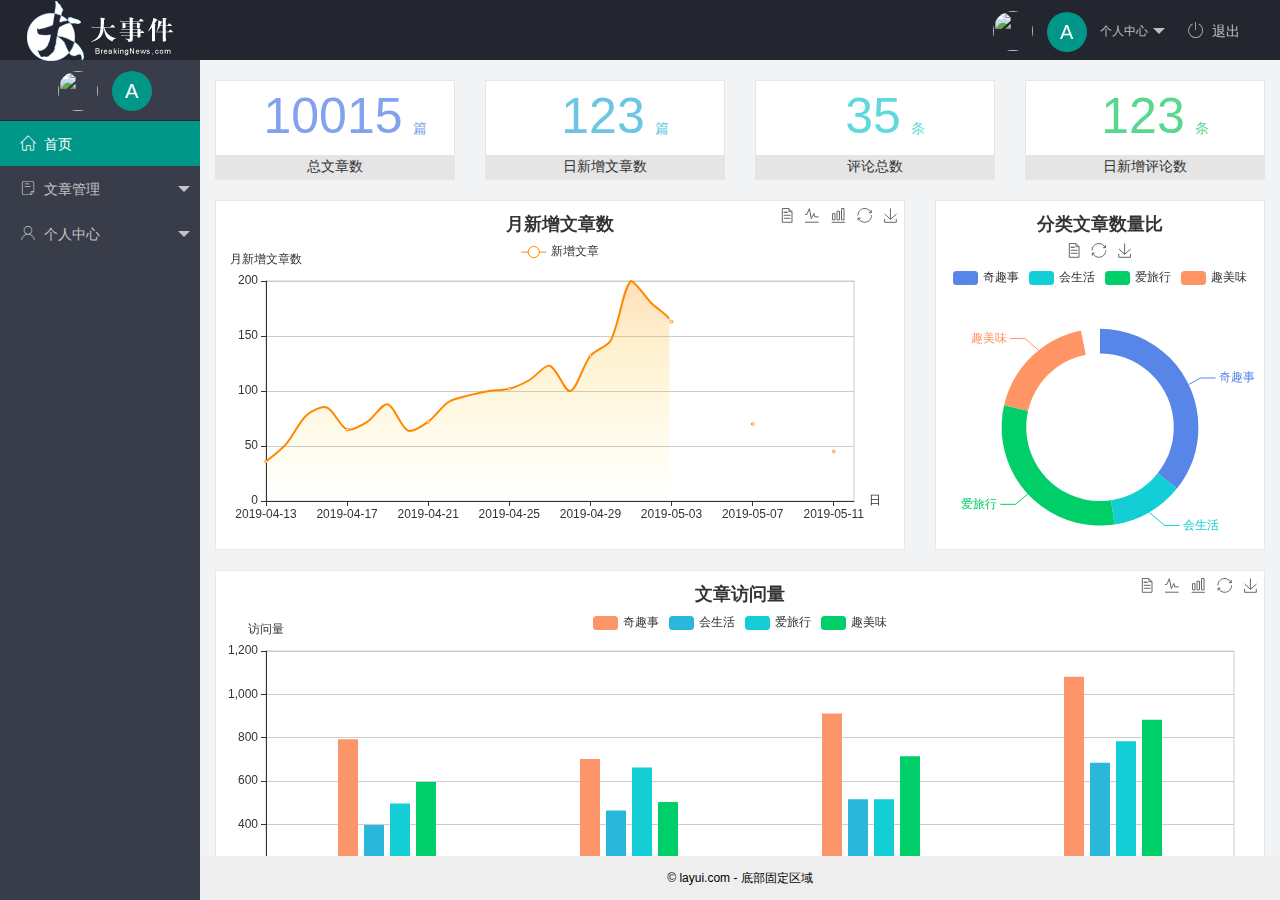
==== commit 844b9850: "樊康乐受死" ====
--- a/index.html
+++ b/index.html
@@ -30,9 +30,9 @@
                         <span class="text-avatar">A</span> 个人中心
                     </a>
                     <dl class="layui-nav-child">
-                        <dd><a href="">基本资料</a></dd>
-                        <dd><a href="">更换头像</a></dd>
-                        <dd><a href="">重置密码</a></dd>
+                        <dd><a href="/user/user_info.html" target="fm">基本资料</a></dd>
+                        <dd><a href="/user/user_avatar.html" target="fm">更换头像</a></dd>
+                        <dd><a href="/user/user_pwd.html" target="fm">重置密码</a></dd>
                     </dl>
                 </li>
                 <li class="layui-nav-item"><a href="javascript:;" id="btnlogout"><span class="iconfont icon-tuichu"></span>退出</a></li>
@@ -47,7 +47,7 @@
                 <div class="userinfo">
                     <img src="http://t.cn/RCzsdCq" class="layui-nav-img" />
                     <span class="text-avatar">A</span>
-                    <span id="welcome">欢迎 ***</span>
+                    <span id="welcome"></span>
                 </div>
                 <ul class="layui-nav layui-nav-tree" lay-shrink="all">
                     <li class="layui-nav-item layui-this">
@@ -71,13 +71,13 @@
                         <a href="javascript:;"><span class="iconfont icon-user"></span>个人中心</a>
                         <dl class="layui-nav-child">
                             <dd>
-                                <a href="javascript:;"><i class="layui-icon layui-icon-rate-half"></i>基本资料</a>
+                                <a href="/user/user_info.html" target="fm"><i class="layui-icon layui-icon-rate-half"></i>基本资料</a>
                             </dd>
                             <dd>
-                                <a href="javascript:;"><i class="layui-icon layui-icon-rate-half"></i>更换头像</a>
+                                <a href="/user/user_avatar.html" target="fm"><i class="layui-icon layui-icon-rate-half"></i>更换头像</a>
                             </dd>
                             <dd>
-                                <a href="javascript:;"><i class="layui-icon layui-icon-rate-half"></i>重置密码</a>
+                                <a href="/user/user_pwd.html" target="fm"><i class="layui-icon layui-icon-rate-half"></i>重置密码</a>
                             </dd>
                         </dl>
                     </li>
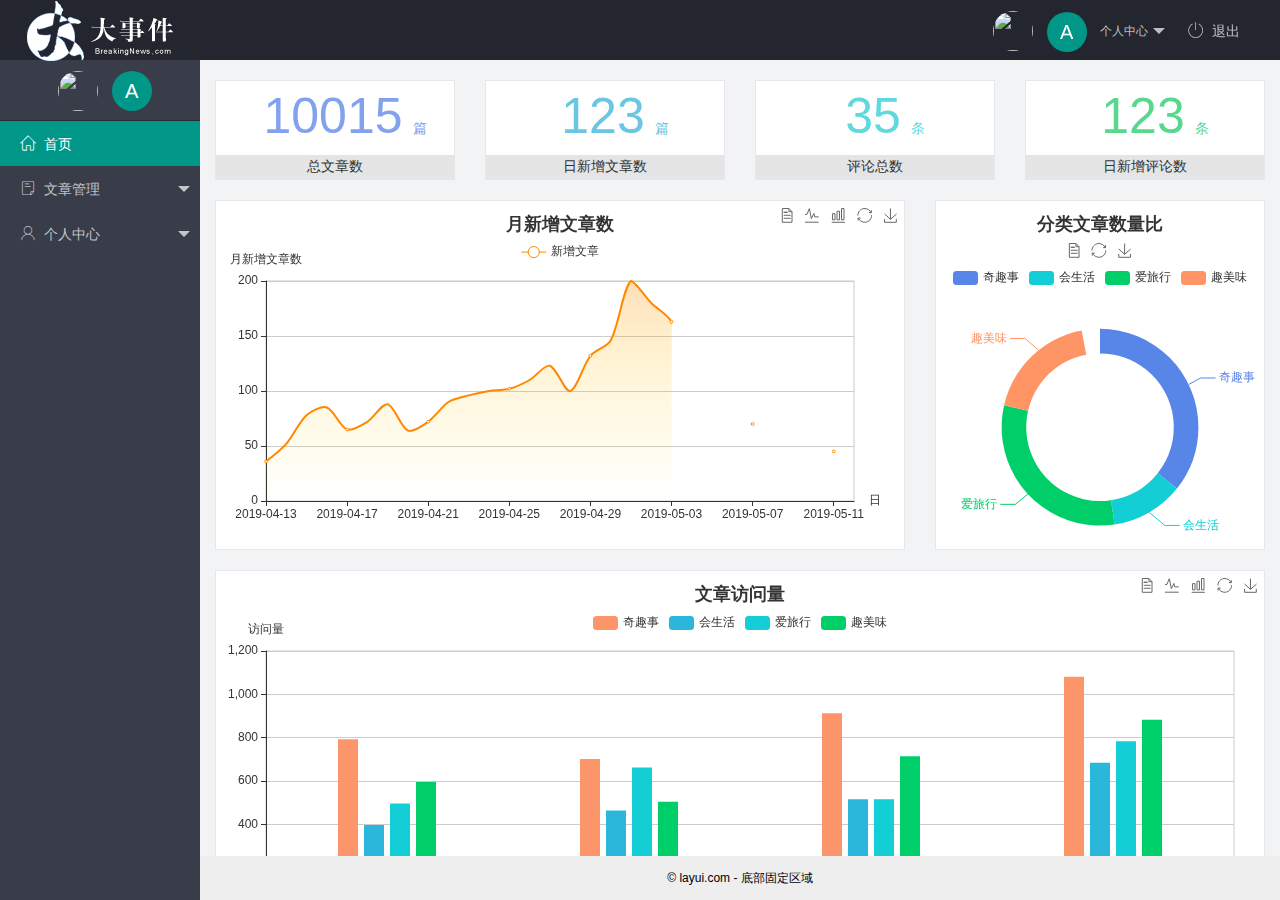
==== commit 44707fa6: "文章列表和类别" ====
--- a/index.html
+++ b/index.html
@@ -57,13 +57,13 @@
                         <a class="" href="javascript:;"><span class="iconfont icon-16"></span>文章管理</a>
                         <dl class="layui-nav-child">
                             <dd>
-                                <a href="javascript:;"> <i class="layui-icon layui-icon-rate-half"></i> 文章类别</a>
+                                <a href="/article/art_cate.html" target="fm"><i class="layui-icon layui-icon-app"></i>文章类别</a>
                             </dd>
                             <dd>
-                                <a href="javascript:;"><i class="layui-icon layui-icon-rate-half"></i>文章列表</a>
+                                <a href="/article/art_list.html" target="fm"><i class="layui-icon layui-icon-rate-half"></i>文章列表</a>
                             </dd>
                             <dd>
-                                <a href="javascript:;"><i class="layui-icon layui-icon-rate-half"></i>发布文章</a>
+                                <a href="/article/art_pub.html" target="fm">><i class="layui-icon layui-icon-rate-half"></i>发布文章</a>
                             </dd>
                         </dl>
                     </li>
@@ -84,7 +84,6 @@
                 </ul>
             </div>
         </div>
-
 
         <div class="layui-body">
             <!-- 内容主体区域 -->
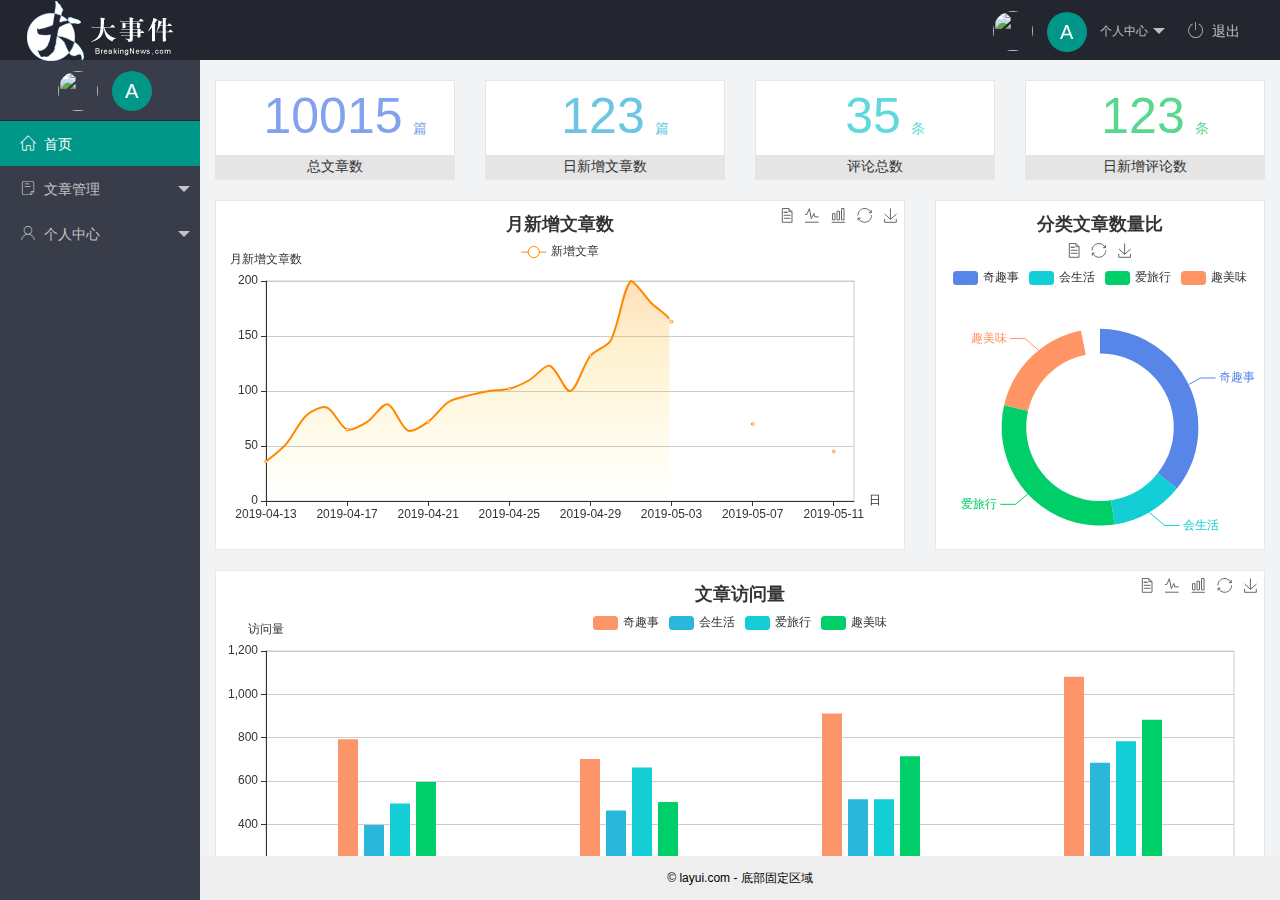
==== commit 5003334d: "整体完成" ====
--- a/index.html
+++ b/index.html
@@ -63,7 +63,7 @@
                                 <a href="/article/art_list.html" target="fm"><i class="layui-icon layui-icon-rate-half"></i>文章列表</a>
                             </dd>
                             <dd>
-                                <a href="/article/art_pub.html" target="fm">><i class="layui-icon layui-icon-rate-half"></i>发布文章</a>
+                                <a href="/article/art_pub.html" target="fm"><i class="layui-icon layui-icon-rate-half"></i>发布文章</a>
                             </dd>
                         </dl>
                     </li>
